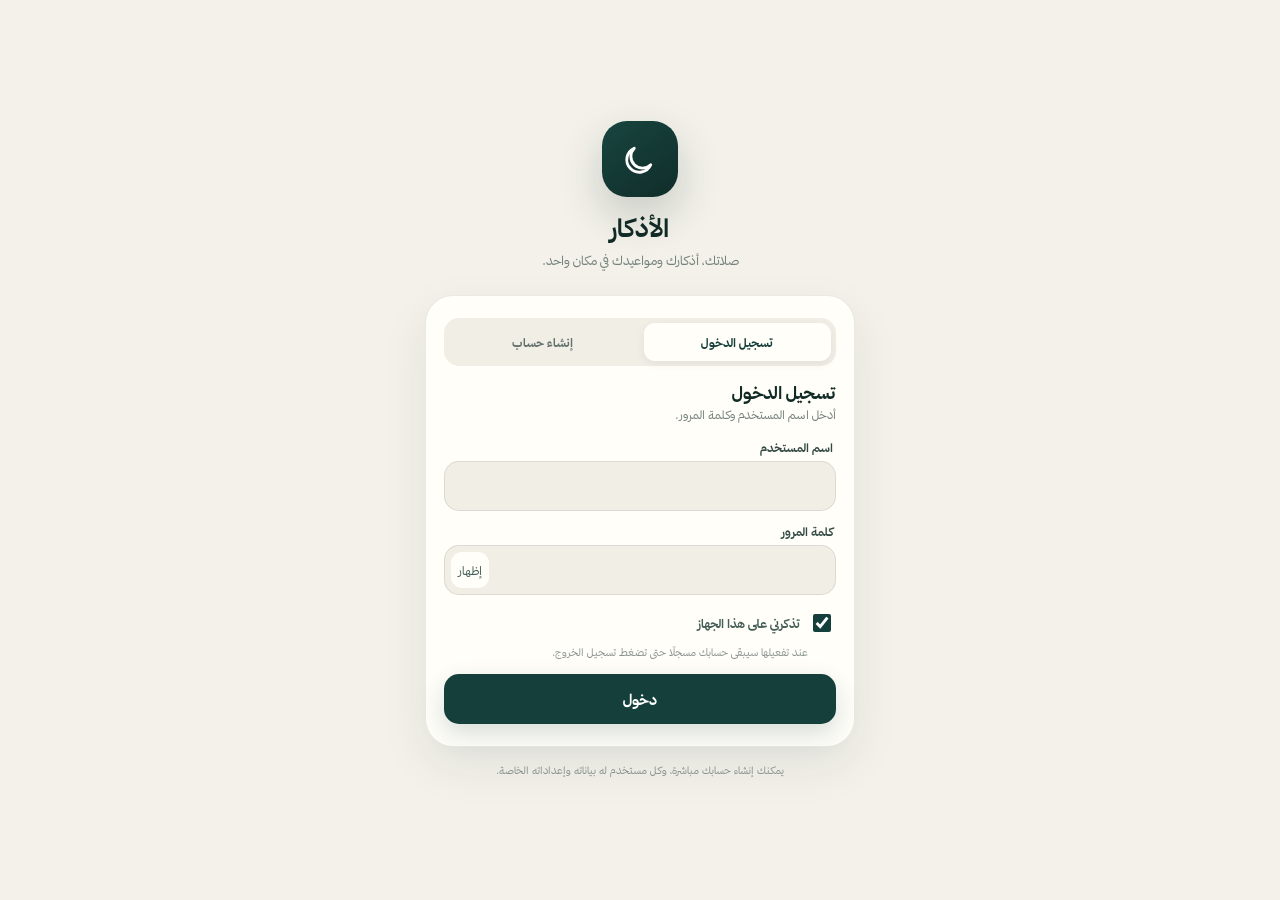
==== account.html @ 15c23c99 "Add files via upload" ====
<!doctype html>
<html lang="ar" dir="rtl">
<head>
<meta charset="utf-8">
<meta name="viewport" content="width=device-width,initial-scale=1,maximum-scale=1,user-scalable=no,viewport-fit=cover">
<meta name="theme-color" content="#153f3a">
<title>الحساب</title>
<link rel="stylesheet" href="app.css">
<script src="auth.js"></script>
<script>window.__authReady=AthkarAuth.require();</script>
<style>
.account-hero{background:linear-gradient(145deg,#18453f,#102d2a);color:#fff;border-radius:28px;padding:22px;margin-top:8px;position:relative;overflow:hidden}
.account-avatar{width:62px;height:62px;border-radius:20px;background:rgba(255,255,255,.12);display:grid;place-items:center;font-size:1.5rem;font-weight:900;border:1px solid rgba(255,255,255,.15)}
.account-name{font-size:1.35rem;font-weight:900;margin-top:12px}.account-user{font-size:.75rem;opacity:.7;margin-top:3px;direction:ltr;text-align:right}
.account-grid{display:grid;gap:11px}.account-row{display:flex;align-items:center;justify-content:space-between;gap:12px}.account-row strong{font-size:.86rem}.account-row span{font-size:.72rem;color:var(--muted)}
.code-box{margin-top:12px;background:#f2ecdf;border:1px dashed rgba(155,113,51,.28);border-radius:17px;padding:14px;text-align:center}
.code-value{direction:ltr;font-weight:950;font-size:1.15rem;letter-spacing:1.2px;color:#805c29;margin:3px 0 10px;user-select:all}
.account-actions{display:grid;grid-template-columns:1fr 1fr;gap:8px}.copy-ok{display:none;color:#2b7568;font-size:.7rem;font-weight:850;margin-top:8px}.copy-ok.show{display:block}
.telegram-status{display:inline-flex;align-items:center;gap:6px;padding:6px 9px;border-radius:11px;font-size:.68rem;font-weight:850;background:#e6eee9;color:#2a665c}.telegram-status.off{background:#eee9df;color:#6e746f}
.logout-btn{width:100%;margin-top:8px;border:1px solid rgba(155,64,63,.16);background:#fff6f5;color:#98413f;border-radius:14px;padding:12px;font:inherit;font-weight:900}
.top-back{text-decoration:none;display:grid;place-items:center}

.bot-settings-card{display:grid;gap:14px}
.bot-title-row{display:flex;align-items:flex-start;justify-content:space-between;gap:12px}
.bot-title-row h2{margin:0;font-size:1rem;color:#17312b}
.bot-title-row p{margin:5px 0 0;font-size:.69rem;color:var(--muted);line-height:1.7}
.bot-group{border:1px solid rgba(18,42,37,.08);background:#fbfaf5;border-radius:20px;padding:14px}
.bot-group-head{display:flex;align-items:center;justify-content:space-between;gap:12px;margin-bottom:10px}
.bot-group-name{font-size:.86rem;font-weight:900;color:#1c3d36}
.bot-group-sub{font-size:.66rem;color:var(--muted);margin-top:3px;line-height:1.6}
.setting-row{display:flex;align-items:center;justify-content:space-between;gap:12px;padding:10px 0;border-top:1px solid rgba(18,42,37,.06)}
.setting-row:first-of-type{border-top:0}
.setting-text strong{display:block;font-size:.76rem;color:#314a44}.setting-text small{display:block;font-size:.63rem;color:var(--muted);margin-top:3px;line-height:1.5}
.switch{position:relative;width:46px;height:27px;flex:0 0 auto}
.switch input{position:absolute;opacity:0;pointer-events:none}
.switch span{position:absolute;inset:0;border-radius:999px;background:#d7d8d3;transition:.2s}
.switch span:after{content:"";position:absolute;width:21px;height:21px;right:3px;top:3px;border-radius:50%;background:#fff;box-shadow:0 2px 7px rgba(0,0,0,.14);transition:.2s}
.switch input:checked+span{background:#2a6259}.switch input:checked+span:after{transform:translateX(-19px)}
.bot-select,.bot-time{height:38px;border:1px solid rgba(18,42,37,.10);border-radius:12px;background:#f2efe7;color:#17312b;padding:0 10px;font:inherit;font-size:.72rem;outline:none;min-width:108px}
.bot-time{direction:ltr;text-align:center}
.inline-control{display:flex;align-items:center;gap:7px;flex-wrap:wrap;justify-content:flex-end}
.mode-tabs{display:grid;grid-template-columns:1fr 1fr;gap:6px;margin-top:10px}
.mode-btn{border:1px solid rgba(18,42,37,.09);background:#f2efe7;color:#53645f;border-radius:12px;padding:9px 8px;font:inherit;font-size:.68rem;font-weight:800}
.mode-btn.active{background:#234f48;color:#fff;border-color:#234f48}.mode-btn:disabled{opacity:.45;cursor:not-allowed}
.fixed-time-wrap{display:none;margin-top:9px;padding-top:9px;border-top:1px solid rgba(18,42,37,.06);align-items:center;justify-content:space-between;gap:10px}
.fixed-time-wrap.show{display:flex}
.bot-save-state{font-size:.66rem;color:#69817b;min-height:18px;text-align:center}
.bot-save-state.ok{color:#2b7568}.bot-save-state.err{color:#a04a48}
@media(max-width:390px){.setting-row{align-items:flex-start}.inline-control{max-width:145px}.bot-select{min-width:100px}}

.danger-card{border:1px solid rgba(153,56,52,.12)!important;background:#fff9f8!important}
.danger-title{font-size:.88rem;font-weight:900;color:#993f3c;margin-bottom:5px}
.danger-sub{font-size:.67rem;color:#8b7774;line-height:1.7;margin-bottom:11px}
.delete-account-btn{width:100%;border:1px solid rgba(155,64,63,.20);background:#fff0ee;color:#9a3d39;border-radius:14px;padding:12px;font:inherit;font-weight:900}
.delete-modal-backdrop{position:fixed;inset:0;background:rgba(10,25,22,.44);display:none;align-items:flex-end;justify-content:center;padding:14px;z-index:999}
.delete-modal-backdrop.show{display:flex}
.delete-modal{width:min(100%,430px);background:#fffef9;border-radius:26px;padding:18px;box-shadow:0 24px 70px rgba(0,0,0,.25)}
.delete-modal h3{margin:0;color:#8f3936;font-size:1.02rem}.delete-modal p{font-size:.69rem;color:#6f7b77;line-height:1.7;margin:7px 0 14px}
.delete-modal label{display:block;font-size:.69rem;font-weight:850;margin:9px 2px 6px;color:#445853}
.delete-modal input{width:100%;height:47px;border:1px solid rgba(18,42,37,.11);border-radius:13px;background:#f2efe7;padding:0 12px;font:inherit;font-size:16px;outline:none}
.delete-actions{display:grid;grid-template-columns:1fr 1fr;gap:8px;margin-top:13px}
.delete-confirm{border:0;border-radius:13px;background:#a3413e;color:#fff;font:inherit;font-weight:900;padding:12px}
.delete-cancel{border:1px solid rgba(18,42,37,.09);border-radius:13px;background:#f3f0e8;color:#455b55;font:inherit;font-weight:900;padding:12px}
.delete-error{display:none;margin-top:10px;padding:9px;border-radius:11px;background:#f8e6e4;color:#923e3c;font-size:.68rem}.delete-error.show{display:block}
</style>
</head>
<body>
<main class="app">
<header class="topbar"><div><div class="eyebrow">إعدادات الحساب</div><h1>حسابي</h1></div><a class="top-action top-back" href="time.html">←</a></header>
<div class="content">
<section class="account-hero">
  <div class="account-avatar" id="avatar">—</div>
  <div class="account-name" id="displayName">—</div>
  <div class="account-user" id="username">—</div>
</section>
<section class="section">
  <div class="card account-grid">
    <div class="account-row"><div><strong>ربط Telegram</strong><br><span>أرسل رمزك إلى @AAthkarBot</span></div><div id="tgStatus" class="telegram-status off">غير مربوط</div></div>
    <div class="code-box">
      <div class="eyebrow">رمزك الثابت</div>
      <div class="code-value" id="telegramCode">—</div>
      <div class="account-actions">
        <button class="btn primary" id="copyCode">نسخ الرمز</button>
        <a class="btn" style="text-decoration:none;text-align:center" href="https://t.me/AAthkarBot" target="_blank" rel="noopener">فتح البوت</a>
      </div>
      <div class="copy-ok" id="copyOk">تم نسخ الرمز ✓</div>
    </div>
  </div>
</section>

<section class="section">
  <div class="card bot-settings-card">
    <div class="bot-title-row">
      <div>
        <h2>إعدادات البوت</h2>
        <p>كل الخيارات هنا خاصة بحسابك فقط، ويمكن تغييرها في أي وقت.</p>
      </div>
      <span>🤖</span>
    </div>

    <div class="bot-group">
      <div class="bot-group-head">
        <div>
          <div class="bot-group-name">🕌 تنبيهات الصلاة</div>
          <div class="bot-group-sub">تحكم في الأذان والإقامة والتنبيه المسبق.</div>
        </div>
      </div>

      <div class="setting-row">
        <div class="setting-text"><strong>وقت الأذان</strong><small>إشعار عند دخول وقت الأذان.</small></div>
        <label class="switch"><input id="bsAdhan" type="checkbox"><span></span></label>
      </div>

      <div class="setting-row">
        <div class="setting-text"><strong>قبل الأذان</strong><small>تنبيه اختياري قبل الأذان.</small></div>
        <div class="inline-control">
          <select id="bsBeforeAdhanMin" class="bot-select"><option value="5">5 دقائق</option><option value="10">10 دقائق</option><option value="15">15 دقيقة</option></select>
          <label class="switch"><input id="bsBeforeAdhan" type="checkbox"><span></span></label>
        </div>
      </div>

      <div class="setting-row">
        <div class="setting-text"><strong>وقت الإقامة</strong><small>حسب المدة المحددة لكل صلاة.</small></div>
        <label class="switch"><input id="bsIqamah" type="checkbox"><span></span></label>
      </div>

      <div class="setting-row">
        <div class="setting-text"><strong>قبل الإقامة</strong><small>تنبيه اختياري قبل الإقامة.</small></div>
        <div class="inline-control">
          <select id="bsBeforeIqamahMin" class="bot-select"><option value="5">5 دقائق</option><option value="10">10 دقائق</option><option value="15">15 دقيقة</option></select>
          <label class="switch"><input id="bsBeforeIqamah" type="checkbox"><span></span></label>
        </div>
      </div>
    </div>

    <div class="bot-group">
      <div class="bot-group-head">
        <div>
          <div class="bot-group-name">📅 المواعيد الشخصية</div>
          <div class="bot-group-sub">تذكير قبل المواعيد الموجودة في تقويمك.</div>
        </div>
        <label class="switch"><input id="bsAppointments" type="checkbox"><span></span></label>
      </div>
      <div class="setting-row">
        <div class="setting-text"><strong>التذكير قبل الموعد</strong><small>وقت واحد افتراضي لكل مواعيدك.</small></div>
        <select id="bsAppointmentBefore" class="bot-select">
          <option value="10">10 دقائق</option>
          <option value="30">30 دقيقة</option>
          <option value="60">ساعة</option>
          <option value="180">3 ساعات</option>
          <option value="1440">يوم</option>
        </select>
      </div>
    </div>

    <div class="bot-group">
      <div class="bot-group-head">
        <div>
          <div class="bot-group-name">☀️ أذكار الصباح</div>
          <div class="bot-group-sub">الافتراضي: بعد إقامة الفجر بـ15 دقيقة.</div>
        </div>
        <label class="switch"><input id="bsMorning" type="checkbox"><span></span></label>
      </div>
      <div class="mode-tabs">
        <button type="button" class="mode-btn" id="morningAuto" disabled>بعد إقامة الفجر +15د</button>
        <button type="button" class="mode-btn" id="morningFixed" disabled>وقت محدد</button>
      </div>
      <div class="fixed-time-wrap" id="morningTimeWrap"><span class="setting-text"><strong>وقت التنبيه</strong></span><input id="bsMorningTime" class="bot-time" type="time"></div>
    </div>

    <div class="bot-group">
      <div class="bot-group-head">
        <div>
          <div class="bot-group-name">🌙 أذكار المساء</div>
          <div class="bot-group-sub">الافتراضي: بعد إقامة العصر بـ15 دقيقة.</div>
        </div>
        <label class="switch"><input id="bsEvening" type="checkbox"><span></span></label>
      </div>
      <div class="mode-tabs">
        <button type="button" class="mode-btn" id="eveningAuto" disabled>بعد إقامة العصر +15د</button>
        <button type="button" class="mode-btn" id="eveningFixed" disabled>وقت محدد</button>
      </div>
      <div class="fixed-time-wrap" id="eveningTimeWrap"><span class="setting-text"><strong>وقت التنبيه</strong></span><input id="bsEveningTime" class="bot-time" type="time"></div>
    </div>

    <div id="botSaveState" class="bot-save-state"></div>
  </div>
</section>

<section class="section">
  <div class="card">
    <div class="account-row"><div><strong>الجلسة</strong><br><span>تظل محفوظة على الجهاز حتى تسجيل الخروج.</span></div></div>
    <button class="logout-btn" id="logoutBtn">تسجيل الخروج</button>
  </div>
</section>
<section class="section">
  <div class="card danger-card">
    <div class="danger-title">حذف الحساب</div>
    <div class="danger-sub">سيتم حذف حسابك وبياناتك المرتبطة به نهائيًا، بما فيها المواعيد والإعدادات وربط Telegram.</div>
    <button class="delete-account-btn" id="deleteAccountBtn" type="button">حذف الحساب نهائيًا</button>
  </div>
</section>
</div>
</main>

<div class="delete-modal-backdrop" id="deleteModal">
  <div class="delete-modal">
    <h3>تأكيد حذف الحساب</h3>
    <p>هذا الإجراء نهائي. اكتب كلمة المرور ثم اكتب عبارة <strong>حذف حسابي</strong>.</p>
    <label for="deletePassword">كلمة المرور</label>
    <input id="deletePassword" type="password" autocomplete="current-password">
    <label for="deleteConfirmText">اكتب: حذف حسابي</label>
    <input id="deleteConfirmText" autocomplete="off">
    <div id="deleteError" class="delete-error"></div>
    <div class="delete-actions">
      <button id="confirmDeleteBtn" class="delete-confirm" type="button">حذف نهائي</button>
      <button id="cancelDeleteBtn" class="delete-cancel" type="button">إلغاء</button>
    </div>
  </div>
</div>

<div id="nav"></div>
<script src="app-core.js"></script>
<script>
document.getElementById('nav').innerHTML=nav('home');
(async()=>{
  const user=await window.__authReady;if(!user)return;
  displayName.textContent=user.display_name||user.username;
  username.textContent='@'+user.username;
  telegramCode.textContent=user.telegram_code||'—';
  avatar.textContent=(user.display_name||user.username||'?').trim().charAt(0);
  tgStatus.textContent=user.telegram_linked?'مربوط ✓':'غير مربوط';
  tgStatus.classList.toggle('off',!user.telegram_linked);
})();
copyCode.onclick=async()=>{
  const code=telegramCode.textContent.trim();if(!code||code==='—')return;
  try{await navigator.clipboard.writeText(code)}catch{
    const t=document.createElement('textarea');t.value=code;document.body.appendChild(t);t.select();document.execCommand('copy');t.remove();
  }
  copyOk.classList.add('show');setTimeout(()=>copyOk.classList.remove('show'),1600);
};

let BOT_SETTINGS=null;
let botSaveTimer=null;
let botSaving=false;

function setMode(kind,mode,save=true){
  BOT_SETTINGS.athkar[kind].mode=mode;
  const isMorning=kind==='morning';
  const auto=document.getElementById(isMorning?'morningAuto':'eveningAuto');
  const fixed=document.getElementById(isMorning?'morningFixed':'eveningFixed');
  const wrap=document.getElementById(isMorning?'morningTimeWrap':'eveningTimeWrap');
  auto.classList.toggle('active',mode==='after_iqamah');
  fixed.classList.toggle('active',mode==='fixed');
  wrap.classList.toggle('show',mode==='fixed');
  if(save)scheduleBotSave();
}

function collectBotSettings(){
  return {
    prayer:{
      adhan:bsAdhan.checked,
      iqamah:bsIqamah.checked,
      before_adhan:{enabled:bsBeforeAdhan.checked,minutes:+bsBeforeAdhanMin.value},
      before_iqamah:{enabled:bsBeforeIqamah.checked,minutes:+bsBeforeIqamahMin.value}
    },
    appointments:{
      enabled:bsAppointments.checked,
      before_minutes:+bsAppointmentBefore.value
    },
    athkar:{
      morning:{
        enabled:bsMorning.checked,
        mode:BOT_SETTINGS.athkar.morning.mode,
        offset_minutes:15,
        time:bsMorningTime.value||'06:00'
      },
      evening:{
        enabled:bsEvening.checked,
        mode:BOT_SETTINGS.athkar.evening.mode,
        offset_minutes:15,
        time:bsEveningTime.value||'17:00'
      }
    }
  };
}

function paintBotSettings(x){
  BOT_SETTINGS=x;
  bsAdhan.checked=x.prayer.adhan;
  bsIqamah.checked=x.prayer.iqamah;
  bsBeforeAdhan.checked=x.prayer.before_adhan.enabled;
  bsBeforeAdhanMin.value=String(x.prayer.before_adhan.minutes);
  bsBeforeIqamah.checked=x.prayer.before_iqamah.enabled;
  bsBeforeIqamahMin.value=String(x.prayer.before_iqamah.minutes);
  bsAppointments.checked=x.appointments.enabled;
  bsAppointmentBefore.value=String(x.appointments.before_minutes);
  bsMorning.checked=x.athkar.morning.enabled;
  bsMorningTime.value=x.athkar.morning.time||'06:00';
  bsEvening.checked=x.athkar.evening.enabled;
  bsEveningTime.value=x.athkar.evening.time||'17:00';
  setMode('morning',x.athkar.morning.mode,false);
  setMode('evening',x.athkar.evening.mode,false);
}

async function loadBotSettings(){
  botSaveState.textContent='جاري تحميل إعدادات البوت...';

  const vr=await AthkarAuth.fetch('/api/version');
  const vj=await vr.json().catch(()=>({}));
  if(!vr.ok||!vj.ok||vj.bot_settings!==true){
    throw new Error('نسخة الـWorker قديمة — ارفع Worker v11 أولًا ثم أعد فتح الصفحة');
  }

  const r=await AthkarAuth.fetch('/api/bot-settings');
  const j=await r.json().catch(()=>({}));
  if(!r.ok||!j.ok)throw new Error(j.error||'تعذر تحميل إعدادات البوت');

  paintBotSettings(j.settings);
  [morningAuto,morningFixed,eveningAuto,eveningFixed].forEach(b=>b.disabled=false);
  botSaveState.textContent='';
}

function scheduleBotSave(){
  if(!BOT_SETTINGS)return;
  clearTimeout(botSaveTimer);
  botSaveState.className='bot-save-state';
  botSaveState.textContent='سيتم الحفظ...';
  botSaveTimer=setTimeout(saveBotSettings,350);
}

async function saveBotSettings(){
  if(botSaving)return;
  botSaving=true;
  BOT_SETTINGS=collectBotSettings();
  botSaveState.className='bot-save-state';
  botSaveState.textContent='جاري الحفظ...';
  try{
    const r=await AthkarAuth.fetch('/api/bot-settings',{
      method:'POST',
      body:JSON.stringify(BOT_SETTINGS)
    });
    const j=await r.json();
    if(!r.ok||!j.ok)throw new Error(j.error||'تعذر حفظ الإعدادات');
    BOT_SETTINGS=j.settings;
    botSaveState.className='bot-save-state ok';
    botSaveState.textContent='تم الحفظ ✓';
    setTimeout(()=>{if(!botSaving)botSaveState.textContent=''},1300);
  }catch(e){
    botSaveState.className='bot-save-state err';
    botSaveState.textContent=e.message||'تعذر الحفظ';
  }finally{
    botSaving=false;
  }
}

[
  bsAdhan,bsIqamah,bsBeforeAdhan,bsBeforeAdhanMin,
  bsBeforeIqamah,bsBeforeIqamahMin,bsAppointments,
  bsAppointmentBefore,bsMorning,bsMorningTime,
  bsEvening,bsEveningTime
].forEach(el=>el.addEventListener('change',scheduleBotSave));

morningAuto.onclick=()=>setMode('morning','after_iqamah');
morningFixed.onclick=()=>setMode('morning','fixed');
eveningAuto.onclick=()=>setMode('evening','after_iqamah');
eveningFixed.onclick=()=>setMode('evening','fixed');

window.__authReady.then(()=>loadBotSettings()).catch(e=>{
  botSaveState.className='bot-save-state err';
  botSaveState.textContent=e.message||'تعذر تحميل إعدادات البوت';
});


deleteAccountBtn.onclick=()=>{
  deletePassword.value='';
  deleteConfirmText.value='';
  deleteError.classList.remove('show');
  deleteModal.classList.add('show');
};
cancelDeleteBtn.onclick=()=>deleteModal.classList.remove('show');
deleteModal.addEventListener('click',e=>{
  if(e.target===deleteModal)deleteModal.classList.remove('show');
});
confirmDeleteBtn.onclick=async()=>{
  deleteError.classList.remove('show');
  if(deleteConfirmText.value.trim()!=='حذف حسابي'){
    deleteError.textContent='اكتب "حذف حسابي" كما هي للتأكيد';
    deleteError.classList.add('show'); return;
  }
  if(!deletePassword.value){
    deleteError.textContent='اكتب كلمة المرور';
    deleteError.classList.add('show'); return;
  }
  confirmDeleteBtn.disabled=true;
  confirmDeleteBtn.textContent='جاري الحذف...';
  try{
    const r=await AthkarAuth.fetch('/api/delete-account',{
      method:'POST',
      body:JSON.stringify({
        password:deletePassword.value,
        confirm_text:deleteConfirmText.value.trim()
      })
    });
    const j=await r.json().catch(()=>({}));
    if(!r.ok||!j.ok)throw new Error(j.error||'تعذر حذف الحساب');
    AthkarAuth.clear();
    location.replace('login.html');
  }catch(e){
    deleteError.textContent=e.message||'تعذر حذف الحساب';
    deleteError.classList.add('show');
    confirmDeleteBtn.disabled=false;
    confirmDeleteBtn.textContent='حذف نهائي';
  }
};

logoutBtn.onclick=async()=>{logoutBtn.disabled=true;logoutBtn.textContent='جاري تسجيل الخروج...';await AthkarAuth.logout()};
</script>
</body>
</html>
---- app.css ----
@import url('https://fonts.googleapis.com/css2?family=Tajawal:wght@400;500;700;800;900&display=swap');
:root{--bg:#f3f1ea;--surface:#fffef9;--surface2:#ece9df;--ink:#122a25;--muted:#73807b;--brand:#153f3a;--brand2:#255d56;--gold:#c8a064;--line:rgba(18,42,37,.09);--danger:#9b403f;--shadow:0 16px 45px rgba(18,42,37,.08);--radius:26px}
*{box-sizing:border-box}html{background:var(--bg)}body{margin:0;background:var(--bg);color:var(--ink);font-family:'Thmanyah Sans',Tajawal,system-ui,-apple-system,sans-serif;direction:rtl;padding-bottom:92px}.app{max-width:520px;margin:auto;min-height:100vh}.topbar{position:sticky;top:0;z-index:30;padding:calc(14px + env(safe-area-inset-top,0px)) 18px 12px;background:rgba(243,241,234,.9);backdrop-filter:blur(20px);-webkit-backdrop-filter:blur(20px);display:flex;justify-content:space-between;align-items:center}.eyebrow{font-size:.76rem;color:var(--muted);font-weight:700}.topbar h1{font-size:1.22rem;margin:2px 0 0;font-weight:900;letter-spacing:-.3px}.top-action,.icon-btn{border:1px solid var(--line);background:var(--surface);color:var(--ink);border-radius:14px;min-width:42px;height:42px;font:inherit;font-size:1rem}.content{padding:4px 14px 24px}.section{margin:18px 0}.section-head{display:flex;justify-content:space-between;align-items:end;margin:0 3px 9px}.section-head h2{margin:0;font-size:1rem;font-weight:900}.section-head a,.link-btn{font:inherit;color:var(--brand2);font-weight:800;font-size:.78rem;text-decoration:none;border:0;background:none}.card{background:var(--surface);border:1px solid var(--line);border-radius:var(--radius);padding:17px;box-shadow:none}.date-strip{padding:6px 3px 3px}.date-main{font-size:1.48rem;font-weight:900;letter-spacing:-.4px}.date-sub{font-size:.8rem;color:var(--muted);margin-top:3px}.hero{position:relative;overflow:hidden;background:linear-gradient(145deg,#18453f,#102d2a 72%);border:0;color:#fff;padding:22px;border-radius:30px;box-shadow:0 18px 46px rgba(16,45,42,.18)}.hero:after{content:"";position:absolute;width:180px;height:180px;border:1px solid rgba(232,216,183,.16);border-radius:50%;top:-95px;left:-55px;box-shadow:0 0 0 34px rgba(232,216,183,.025),0 0 0 68px rgba(232,216,183,.018)}.hero>*{position:relative;z-index:1}.hero-kicker{color:#e9d7b6;font-size:.76rem;font-weight:800}.hero-name{font-size:2rem;font-weight:900;margin:7px 0 1px}.hero-time{font-size:1rem;opacity:.85}.hero-count-label{font-size:.76rem;opacity:.72;margin-top:18px}.hero-count{direction:ltr;text-align:right;font-variant-numeric:tabular-nums;font-size:2rem;font-weight:900;letter-spacing:1px;margin-top:2px}.hero-foot{display:flex;justify-content:space-between;align-items:center;margin-top:14px;padding-top:12px;border-top:1px solid rgba(255,255,255,.11);font-size:.75rem;color:#d9e1dd}.city-row{display:flex;align-items:center;justify-content:space-between;gap:12px}.city-row select{min-width:145px;border:1px solid var(--line);background:var(--surface2);color:var(--ink);border-radius:13px;padding:10px 12px;font:inherit;font-weight:800}.notice{border-radius:18px;padding:13px 14px;font-size:.79rem;background:#efe7d8;color:#6e5836;border:1px solid rgba(110,88,54,.08)}.notice.error{background:#f6e7e5;color:#8d3d3c}.upcoming-list{display:grid;gap:9px}.event-row{display:grid;grid-template-columns:48px 1fr auto;align-items:center;gap:11px;background:var(--surface);border:1px solid var(--line);border-radius:19px;padding:11px 12px}.event-emoji{width:48px;height:48px;border-radius:15px;background:var(--surface2);display:flex;align-items:center;justify-content:center;font-size:1.42rem}.event-title{font-size:.88rem;font-weight:900}.event-meta{font-size:.72rem;color:var(--muted);margin-top:2px}.event-count{direction:ltr;text-align:left;font-variant-numeric:tabular-nums;font-size:.75rem;font-weight:900;color:var(--brand2);max-width:118px}.empty{padding:25px 12px;text-align:center;color:var(--muted);font-size:.82rem}.finance-grid{display:grid;grid-template-columns:1fr 1fr;gap:10px}.finance{border-radius:22px;padding:15px;background:var(--surface);border:1px solid var(--line)}.finance.gold{background:linear-gradient(145deg,#efe2c9,#faf5eb)}.finance-title{font-size:.76rem;color:var(--muted);font-weight:700}.finance-count{font-weight:900;font-size:1.05rem;margin:7px 0 3px}.finance-date{font-size:.7rem;color:var(--muted);line-height:1.55}.bottom-nav{position:fixed;bottom:0;left:50%;transform:translateX(-50%);z-index:50;width:min(100%,520px);display:grid;grid-template-columns:repeat(5,1fr);padding:7px 8px calc(8px + env(safe-area-inset-bottom,0px));background:rgba(255,254,249,.95);backdrop-filter:blur(22px);-webkit-backdrop-filter:blur(22px);border-top:1px solid var(--line);box-shadow:0 -10px 32px rgba(18,42,37,.05)}.bottom-nav a{color:var(--muted);text-decoration:none;text-align:center;font-size:.62rem;font-weight:700;padding:4px 1px;border-radius:14px}.nav-icon{width:42px;height:29px;margin:0 auto 2px;border-radius:10px;display:flex;align-items:center;justify-content:center;font-size:1.12rem}.bottom-nav a.active{color:var(--ink);font-weight:900}.bottom-nav a.active .nav-icon{background:var(--brand);color:#fff}.prayer-list{display:grid;gap:8px}.prayer-row{display:grid;grid-template-columns:1fr auto auto;gap:12px;align-items:center;padding:13px 10px;border-bottom:1px solid var(--line)}.prayer-row:last-child{border:0}.prayer-row.active{background:#f0eadf;border-radius:16px;border:0}.prayer-name{font-weight:900}.prayer-time{direction:ltr;font-weight:900;font-variant-numeric:tabular-nums}.iqamah{font-size:.7rem;color:var(--muted);min-width:82px;text-align:left}.iqamah-grid{display:grid;grid-template-columns:1fr 1fr;gap:9px}.iq-item{background:var(--surface2);border-radius:17px;padding:11px}.iq-item label{display:flex;justify-content:space-between;align-items:center;font-size:.78rem;font-weight:800}.iq-item input{width:62px;border:1px solid var(--line);background:var(--surface);padding:8px;border-radius:11px;text-align:center;font:inherit}.calendar-toolbar{display:flex;justify-content:space-between;align-items:center;gap:8px}.segmented{display:flex;background:var(--surface2);padding:3px;border-radius:13px}.segmented button{border:0;background:transparent;font:inherit;font-size:.75rem;padding:8px 11px;border-radius:10px;color:var(--muted)}.segmented button.active{background:var(--surface);color:var(--ink);font-weight:900;box-shadow:0 2px 8px rgba(18,42,37,.06)}.month-nav{display:flex;align-items:center;gap:8px}.month-title{font-weight:900;font-size:.9rem;min-width:112px;text-align:center}.calendar-week,.calendar-grid{display:grid;grid-template-columns:repeat(7,1fr);gap:5px}.calendar-week{margin:13px 0 6px;color:var(--muted);font-size:.62rem;text-align:center}.day{min-height:68px;border:0;background:transparent;border-radius:14px;padding:7px 3px;color:var(--ink);font:inherit;position:relative}.day.muted{opacity:.3}.day.today{background:var(--brand);color:#fff}.day.selected:not(.today){background:#e9dfcd}.day-main{font-size:.86rem;font-weight:900}.day-sub{font-size:.57rem;opacity:.58;margin-top:2px}.day-emoji{font-size:.92rem;height:17px;line-height:17px;margin-top:2px;white-space:nowrap;overflow:hidden}.fab{position:fixed;bottom:calc(90px + env(safe-area-inset-bottom,0px));left:max(18px,calc((100vw - 520px)/2 + 18px));z-index:35;border:0;background:var(--brand);color:#fff;width:56px;height:56px;border-radius:18px;font-size:1.65rem;box-shadow:0 12px 30px rgba(21,63,58,.24)}dialog.sheet{border:0;padding:0;width:min(100%,520px);max-height:88vh;margin:auto 0 0;position:fixed;bottom:0;left:50%;transform:translateX(-50%);background:var(--surface);color:var(--ink);border-radius:28px 28px 0 0}.sheet::backdrop{background:rgba(8,25,22,.42);backdrop-filter:blur(4px)}.sheet-body{padding:10px 17px calc(20px + env(safe-area-inset-bottom,0px))}.handle{width:42px;height:5px;border-radius:99px;background:#d4d0c5;margin:0 auto 14px}.form{display:grid;gap:11px}.form label{font-size:.74rem;font-weight:800}.form input,.form select,.form textarea{width:100%;border:1px solid var(--line);background:var(--surface2);color:var(--ink);border-radius:13px;padding:11px;font:inherit;margin-top:5px}.emoji-picks{display:grid;grid-template-columns:repeat(7,1fr);gap:6px;margin-top:6px}.emoji-picks button{border:1px solid var(--line);background:var(--surface2);border-radius:12px;font-size:1.25rem;padding:8px}.emoji-picks button.active{outline:2px solid var(--gold);background:#fff7ea}.form-actions{display:grid;grid-template-columns:1fr 2fr;gap:8px;margin-top:4px}.btn{border:1px solid var(--line);background:var(--surface2);color:var(--ink);border-radius:13px;padding:12px;font:inherit;font-weight:900}.btn.primary{background:var(--brand);color:#fff;border-color:var(--brand)}.selected-events{display:grid;gap:8px;margin-top:10px}.small-note{font-size:.7rem;color:var(--muted);line-height:1.6}.danger{color:var(--danger)}
@media(min-width:700px){body{padding-bottom:25px}.bottom-nav,.fab{display:none}.app{box-shadow:0 0 0 1px var(--line);background:var(--bg)}}

/* ===== V8 refinements ===== */
.refined-date{padding:10px 4px 4px}.refined-date .date-main{font-size:1.62rem;line-height:1.35;font-weight:900}.date-greg{font-size:.9rem;font-weight:700;color:var(--ink);margin-top:4px}.date-weekday{font-size:.72rem;color:var(--muted);margin-top:2px}.compact-city{padding:14px 15px}.city-copy{font-weight:900;margin-top:2px;font-size:.86rem}.hero-foot a{color:#f0dcb8;text-decoration:none;font-weight:800}.finance-stack{display:grid;gap:10px}.finance{padding:16px}.finance-top{display:flex;justify-content:space-between;align-items:flex-start;gap:10px}.finance-date{max-width:48%;text-align:left}.rich-count,.compact-cd{direction:rtl!important;display:flex;align-items:baseline;gap:9px;flex-wrap:nowrap;white-space:nowrap;max-width:none!important}.cd-unit{display:inline-flex;align-items:baseline;gap:3px}.cd-unit b{font-size:1.2rem;font-weight:900;color:var(--ink);font-variant-numeric:tabular-nums}.cd-unit small{font-size:.62rem;color:var(--muted);font-weight:700}.finance .cd-unit b{font-size:1.28rem}.event-count .cd-unit{gap:2px}.event-count .cd-unit b{font-size:.82rem;color:var(--brand2)}.event-count .cd-unit small{font-size:.5rem}.event-button,.month-event{width:100%;border:0;text-align:right;font:inherit;color:inherit;cursor:pointer}.event-button{grid-template-columns:48px 1fr auto}.calendar-card{overflow:hidden}.calendar-legend{display:flex;gap:10px;flex-wrap:wrap;margin-top:12px;padding-top:10px;border-top:1px solid var(--line);font-size:.64rem;color:var(--muted)}.month-events{display:grid;gap:8px}.month-event{display:grid;grid-template-columns:48px 1fr auto;align-items:center;gap:10px;background:var(--surface);border:1px solid var(--line);border-radius:18px;padding:11px 12px}.month-event.system{background:#f7f2e8}.month-event-copy{display:flex;flex-direction:column;gap:2px}.month-event-copy strong{font-size:.84rem}.month-event-copy span{font-size:.68rem;color:var(--muted)}.sheet-head{display:flex;justify-content:space-between;align-items:center;margin-bottom:12px}.sheet-head h2{margin:2px 0 0;font-size:1.08rem}.sheet-close{width:40px;height:40px;border:1px solid var(--line);border-radius:13px;background:var(--surface2);color:var(--ink);font-size:1.35rem}.form-two{display:grid;grid-template-columns:1fr 1fr;gap:9px}.danger-outline{color:var(--danger);background:#fff7f6;border-color:rgba(155,64,63,.18)}.danger-solid{background:var(--danger)!important;color:#fff!important;border-color:var(--danger)!important}dialog.confirm-dialog{border:0;padding:0;width:min(calc(100% - 32px),390px);background:transparent}dialog.confirm-dialog::backdrop{background:rgba(8,25,22,.42);backdrop-filter:blur(4px)}.confirm-body{background:var(--surface);border-radius:24px;padding:22px;text-align:center;box-shadow:var(--shadow)}.confirm-icon{width:56px;height:56px;border-radius:18px;background:#f8e8e6;display:grid;place-items:center;font-size:1.5rem;margin:0 auto 10px}.confirm-body h3{margin:0;font-size:1.05rem}.confirm-body p{font-size:.76rem;color:var(--muted);line-height:1.65}.confirm-actions{display:grid;grid-template-columns:1fr 1fr;gap:8px;margin-top:14px}
@media(max-width:600px){dialog.sheet{inset:auto 0 0 0!important;transform:none!important;margin:0!important;width:100%!important;max-width:520px!important;left:50%!important;translate:-50% 0;max-height:90dvh!important;overflow:auto!important}.sheet-body{padding-top:9px}.emoji-picks{grid-template-columns:repeat(7,1fr)}.finance-date{font-size:.66rem}.rich-count{gap:7px}.finance .cd-unit b{font-size:1.1rem}.finance .cd-unit small{font-size:.56rem}.event-count.rich-count{overflow:auto}.month-event .event-count{max-width:155px;overflow:hidden}.month-event .cd-unit:nth-child(4){display:none}}


/* ===== V9 polish ===== */
@font-face{font-family:'Thmanyah Sans';src:url('thmanyahsans-Regular(1).woff2') format('woff2');font-weight:400;font-display:swap}
@font-face{font-family:'Thmanyah Sans';src:url('thmanyahsans-Bold(1).woff2') format('woff2');font-weight:700 900;font-display:swap}
.calendar-toolbar{display:flex;flex-direction:column;align-items:stretch;gap:10px;margin-bottom:4px}
.month-nav{justify-content:center;gap:10px}
.month-title-wrap{text-align:center;min-width:170px}
.month-title{font-size:1.05rem;min-width:0;line-height:1.25}
.month-subtitle{font-size:.68rem;color:var(--muted);font-weight:700;margin-top:3px}
.month-nav .icon-btn{background:#e8e1d4;border-color:rgba(18,42,37,.08);color:var(--brand);font-weight:900;box-shadow:none}
.segmented{align-self:center}
.day{min-height:80px;overflow:visible;padding:7px 2px 5px}
.day-emoji{height:22px;line-height:22px;margin-top:3px;overflow:visible;display:flex;align-items:center;justify-content:center;gap:1px;white-space:nowrap}
.day-emoji span{display:inline-block;line-height:1;font-size:.95rem;transform:translateY(1px)}
.event-count,.month-event .event-count{direction:rtl!important;text-align:right!important;max-width:none!important;overflow:visible!important}
.event-count .countdown-line,.month-event .countdown-line{justify-content:flex-start}
.countdown-line{display:flex;align-items:baseline;gap:7px;direction:rtl;white-space:nowrap;flex-wrap:nowrap}
.countdown-line .cd-unit{display:inline-flex;align-items:baseline;gap:2px}
.countdown-line .cd-unit b{font-size:.82rem;color:var(--brand2);font-variant-numeric:tabular-nums}
.countdown-line .cd-unit small{font-size:.48rem;color:var(--muted)}
.expired-label{display:inline-flex;align-items:center;gap:5px;color:#a23e3c;font-size:.72rem;font-weight:900}
.expired-group{border:1px solid rgba(162,62,60,.14);border-radius:18px;background:#fff8f7;overflow:hidden;margin-top:10px}
.expired-group summary{cursor:pointer;list-style:none;padding:12px 14px;color:#9b403f;font-size:.78rem;font-weight:900;display:flex;justify-content:space-between;align-items:center}
.expired-group summary::-webkit-details-marker{display:none}
.expired-group[open] summary{border-bottom:1px solid rgba(162,62,60,.1)}
.expired-group .month-event{border:0;border-radius:0;border-bottom:1px solid rgba(162,62,60,.08);background:transparent}
.expired-group .month-event:last-child{border-bottom:0}
.month-event{grid-template-columns:46px minmax(0,1fr) auto}
.month-event-copy{min-width:0}.month-event-copy span{line-height:1.55}
@media(max-width:600px){
 dialog.sheet{left:0!important;right:0!important;bottom:0!important;top:auto!important;inset:auto 0 0 0!important;transform:none!important;translate:none!important;margin:0 auto!important;width:min(100vw,520px)!important;max-width:100vw!important;max-height:92dvh!important;border-radius:26px 26px 0 0!important;overflow:auto!important}
 .sheet-body{padding:9px 14px calc(20px + env(safe-area-inset-bottom,0px))!important}
 .emoji-picks{grid-template-columns:repeat(6,1fr)!important;gap:7px!important}.emoji-picks button{min-width:0;padding:9px 4px!important}
 .form-two{grid-template-columns:1fr!important}.form input,.form textarea{font-size:16px!important}
 .calendar-card{padding:15px 10px!important}.calendar-week,.calendar-grid{gap:3px}.day{min-height:76px}
 .countdown-line{gap:5px}.countdown-line .cd-unit b{font-size:.76rem}.countdown-line .cd-unit small{font-size:.45rem}
 .month-event{grid-template-columns:42px minmax(0,1fr)!important}.month-event>.event-count{grid-column:2;grid-row:2;margin-top:2px}.month-event .event-emoji{grid-row:1/3;width:42px;height:42px}
}


/* ===== V10 polish ===== */
.nav-icon svg{width:22px;height:22px;display:block;fill:none;stroke:currentColor;stroke-width:1.8;stroke-linecap:round;stroke-linejoin:round}
.bottom-nav a{display:flex;flex-direction:column;align-items:center;justify-content:center;min-height:53px}
.bottom-nav a.active .nav-icon{background:var(--brand);color:#fff}
.calendar-grid{overflow:visible}
.day{overflow:visible!important;padding-top:6px!important;padding-bottom:7px!important}
.day-emoji{height:25px!important;min-height:25px!important;line-height:25px!important;overflow:visible!important;margin-top:3px!important}
.day-emoji span{font-size:1rem!important;line-height:1!important;display:inline-flex!important;align-items:center!important;justify-content:center!important;transform:none!important}
.month-nav{justify-content:center!important;width:100%}
.month-nav .icon-btn{background:#ded3c1!important;color:#143c36!important;border:1px solid rgba(20,60,54,.12)!important;width:40px!important;height:40px!important;border-radius:13px!important}
.calendar-toolbar .segmented{align-self:center!important;margin-top:1px}
.month-title-wrap{min-width:190px!important;text-align:center!important}
.month-title{font-size:1.1rem!important;text-align:center!important}
.month-subtitle{text-align:center!important}
.relative-day{display:block;font-size:.68rem;color:var(--muted);font-weight:700;margin-top:3px}
.event-count,.month-event .event-count{direction:ltr!important;text-align:left!important}
.countdown-line{direction:ltr!important;display:flex!important;flex-direction:row!important;align-items:baseline!important;justify-content:flex-start!important;gap:6px!important;white-space:nowrap!important}
.cd-unit{direction:rtl!important}
.expired-group summary{position:sticky;top:0;background:#fff8f7;z-index:2}
.expired-group .month-event{opacity:.67;filter:saturate(.65)}
.expired-group .month-event .event-title,.expired-group strong{color:#8f3e3d!important}
dialog.sheet{width:calc(100% - 16px)!important;max-width:504px!important;left:50%!important;right:auto!important;bottom:max(8px,env(safe-area-inset-bottom,0px))!important;transform:translateX(-50%)!important;border-radius:26px!important;max-height:min(88dvh,760px)!important;margin:0!important}
.sheet-body{max-height:min(88dvh,760px);overflow-y:auto;overscroll-behavior:contain}
@media(max-width:420px){.emoji-picks{grid-template-columns:repeat(5,1fr)!important}.sheet-body{padding-left:14px!important;padding-right:14px!important}}

/* ===== V11 mobile stability ===== */
html,body{max-width:100%;overflow-x:hidden!important;overscroll-behavior-x:none}
*,*::before,*::after{box-sizing:border-box}
input,textarea,select,button{font-size:16px}
.nav-icon svg{width:23px;height:23px;stroke-width:1.75}
.bottom-nav .nav-icon{width:44px;height:30px}
.bottom-nav a{touch-action:manipulation}
/* selected day context */
.selected-day-head{align-items:flex-start!important}
.selected-day-title-wrap{display:flex;flex-direction:column;gap:7px}
.selected-day-context{display:inline-flex;align-items:center;gap:6px;width:max-content;max-width:100%;padding:7px 11px;border-radius:12px;background:#eee5d6;color:var(--brand2);font-size:.68rem;font-weight:900}
.selected-day-dates{font-size:.66rem;color:var(--muted);font-weight:650;line-height:1.6}
/* countdown: Arabic reading order — days, hours, minutes, seconds from the right */
.event-count,.month-event .event-count{direction:rtl!important;text-align:right!important}
.countdown-line{direction:rtl!important;display:flex!important;flex-direction:row!important;justify-content:flex-start!important;align-items:baseline!important;gap:6px!important;white-space:nowrap!important}
.countdown-line .cd-unit{direction:rtl!important;display:inline-flex!important;gap:2px!important;align-items:baseline!important}
/* appointment sheet */
dialog.sheet{overflow:hidden!important;overscroll-behavior:none!important;touch-action:pan-y!important;max-width:520px!important}
.sheet-body{width:100%!important;max-width:100%!important;overflow-x:hidden!important;overscroll-behavior:contain!important}
.sheet .handle{height:6px!important;width:48px!important;cursor:grab!important;touch-action:none!important}
.sheet-close{background:#fbe8e6!important;color:#a23e3b!important;border-color:#efc8c4!important;font-weight:900!important}
.form,.form label,.form-two{min-width:0!important;max-width:100%!important}
.form input,.form textarea,.form select{display:block!important;width:100%!important;max-width:100%!important;min-width:0!important;font-size:16px!important;line-height:1.3!important;-webkit-text-size-adjust:100%!important}
.form input[type="date"],.form input[type="time"]{min-height:52px!important;padding:11px 13px!important;text-align:center!important;direction:ltr!important}
.custom-emoji-row{display:grid;grid-template-columns:1fr auto;gap:8px;margin-top:8px;align-items:center}
.custom-emoji-row input{margin:0!important;text-align:center!important;font-size:1.15rem!important}
.custom-emoji-row button{min-height:46px;border:1px solid var(--line);border-radius:13px;background:var(--surface2);color:var(--ink);font:inherit;font-weight:800;padding:0 13px}
@media(max-width:600px){
 dialog.sheet{inset:auto auto max(8px,env(safe-area-inset-bottom,0px)) 50%!important;transform:translateX(-50%)!important;translate:none!important;width:calc(100% - 16px)!important;max-height:88dvh!important;border-radius:26px!important;margin:0!important}
 .sheet-body{max-height:88dvh!important;overflow-y:auto!important;padding:9px 14px calc(18px + env(safe-area-inset-bottom,0px))!important}
 .form-two{grid-template-columns:1fr!important;gap:10px!important}
 .emoji-picks{grid-template-columns:repeat(6,minmax(0,1fr))!important}
 .emoji-picks button{min-width:0!important;padding:8px 2px!important}
}

/* V13 */
button,a,[role="button"]{touch-action:manipulation;-webkit-tap-highlight-color:transparent}
dialog.sheet{width:min(calc(100% - 28px),460px)!important;max-width:460px!important;max-height:80dvh!important;bottom:max(14px,env(safe-area-inset-bottom,0px))!important;border-radius:24px!important}.sheet-body{max-height:80dvh!important;padding:9px 15px calc(16px + env(safe-area-inset-bottom,0px))!important}.sheet .handle{height:5px!important;width:42px!important;cursor:default!important;touch-action:auto!important}.sheet-head{margin-bottom:8px!important}.sheet-head h2{font-size:1rem!important}.emoji-picks{grid-template-columns:repeat(7,minmax(0,1fr))!important;gap:5px!important}.emoji-picks button{font-size:1.08rem!important;padding:6px 2px!important;border-radius:11px!important}.custom-emoji-row{display:block!important;margin-top:7px!important}.custom-emoji-row input{height:43px!important;text-align:center!important;margin:0!important}.form{gap:8px!important}.form label{font-size:.72rem!important}.form input,.form textarea{margin-top:4px!important;padding:9px 11px!important}.form input[type="date"],.form input[type="time"]{width:100%!important;min-width:0!important;max-width:100%!important;height:48px!important;min-height:48px!important;padding:0 10px!important;margin:4px 0 0!important;direction:ltr!important;text-align:center!important;overflow:hidden!important;-webkit-appearance:none!important;appearance:none!important}.form input[type="date"]::-webkit-date-and-time-value,.form input[type="time"]::-webkit-date-and-time-value{margin:0!important;text-align:center!important;width:100%!important}.form input[type="date"]::-webkit-datetime-edit,.form input[type="time"]::-webkit-datetime-edit{padding:0!important;display:flex!important;justify-content:center!important}.form-two{display:grid!important;grid-template-columns:1fr!important;gap:7px!important;min-width:0!important}.form-actions{margin-top:2px!important}@media(max-width:600px){dialog.sheet{inset:auto auto max(14px,env(safe-area-inset-bottom,0px)) 50%!important;transform:translateX(-50%)!important;width:calc(100% - 28px)!important;max-width:460px!important;max-height:80dvh!important;margin:0!important;overflow:hidden!important}.sheet-body{max-height:80dvh!important;overflow-y:auto!important;overflow-x:hidden!important}.emoji-picks{grid-template-columns:repeat(7,minmax(0,1fr))!important}}

/* V14 modal date/time */
.form input#date,.form input#time{box-sizing:border-box!important;width:100%!important;max-width:100%!important;height:46px!important;min-height:46px!important;direction:ltr!important;text-align:center!important;font-variant-numeric:tabular-nums!important;font-size:1rem!important;padding:0 12px!important;overflow:hidden!important}
.form-actions{display:flex!important;justify-content:center!important;align-items:center!important;gap:8px!important}.form-actions .btn.primary{min-width:180px!important;margin:0 auto!important}.form-actions .danger-outline:not([style*="display:none"]){margin:0!important}

/* ===== V15 finance editable + long-press drag ===== */
.finance-drag-emoji{position:relative;z-index:4;cursor:grab;touch-action:none!important;user-select:none;-webkit-user-select:none;transition:transform .18s ease,filter .18s ease}
.finance-dragging{user-select:none;-webkit-user-select:none;overflow:hidden}
.finance-dragging .finance-drag-emoji{filter:grayscale(.2);opacity:.7}
.finance-drag-ghost{position:fixed;z-index:99999;transform:translate(-50%,-65%) scale(1.18);width:48px;height:48px;border-radius:16px;background:#fffdf7;border:2px solid #c59a55;box-shadow:0 14px 36px rgba(16,37,31,.23);display:grid;place-items:center;font-size:1.55rem;pointer-events:none}
.day.drag-ready{outline:1px dashed rgba(197,154,85,.38);outline-offset:-3px}
.day.drag-target{background:#f0dfbf!important;outline:2px solid #c59a55!important;transform:scale(1.035);z-index:3}
.manual-badge{display:inline-flex;vertical-align:middle;margin-inline-start:5px;padding:2px 6px;border-radius:999px;background:#f0e3ca;color:#745a2f;font-size:.52rem;font-weight:900}
.finance-edit-dialog .confirm-body{max-width:390px}
.finance-edit-note{font-size:.76rem;line-height:1.7;color:var(--muted);margin:0 0 10px}
.finance-date-label{display:block;text-align:right;font-size:.74rem;font-weight:850;color:var(--ink);margin:8px 0}
.finance-date-label input{display:block;width:100%;height:48px;margin-top:6px;border:1px solid var(--line);border-radius:14px;background:var(--surface2);font:inherit;font-size:1rem;font-weight:800;text-align:center;color:var(--ink);box-sizing:border-box}
.finance-official{padding:9px 11px;border-radius:12px;background:#f7f3ea;color:var(--muted);font-size:.67rem;line-height:1.6;margin-bottom:11px}
.finance-actions{display:grid!important;grid-template-columns:1fr 1.2fr 1fr!important;gap:7px!important}
.finance-actions .btn{min-width:0!important;padding-inline:7px!important;font-size:.7rem!important}
@media(max-width:420px){.finance-actions{grid-template-columns:1fr 1fr!important}.finance-actions #financeSave{grid-column:1/-1}.finance-drag-ghost{width:44px;height:44px}}

/* ===== V16 touch + multi-event drag ===== */
button,a,[role="button"],.icon-btn,.segmented button,.event-button,.month-event{
  touch-action:manipulation!important;
  -webkit-tap-highlight-color:transparent!important;
}
.calendar-grid,.calendar-week,.day,.day *{
  -webkit-user-select:none!important;
  user-select:none!important;
  -webkit-touch-callout:none!important;
}
.day{position:relative!important;touch-action:manipulation!important}
.day-emoji span{
  display:inline-grid!important;place-items:center!important;
  min-width:22px!important;min-height:22px!important;line-height:1!important;
  border-radius:8px!important;touch-action:none!important;
  -webkit-user-select:none!important;user-select:none!important;-webkit-touch-callout:none!important;
  cursor:grab!important;
}
.day-emoji span.drag-source{opacity:.38!important;transform:scale(.88)!important}
.calendar-dragging,.calendar-dragging *{-webkit-user-select:none!important;user-select:none!important;-webkit-touch-callout:none!important}
.calendar-drag-ghost{
  position:fixed;z-index:999999;width:52px;height:52px;display:grid;place-items:center;
  border-radius:17px;background:#fffdf8;border:2px solid #c59a55;
  box-shadow:0 16px 42px rgba(16,37,31,.28);font-size:1.65rem;
  transform:translate(-50%,-70%);pointer-events:none
}
.day.drag-target{background:#efe0c2!important;outline:2px solid #c59a55!important;outline-offset:-2px;transform:scale(1.035)}
.drag-toast{
  position:fixed;z-index:999999;left:50%;bottom:calc(96px + env(safe-area-inset-bottom,0px));
  transform:translateX(-50%) translateY(14px);opacity:0;pointer-events:none;
  background:#102f2b;color:#fff;border-radius:14px;padding:10px 15px;font-size:.74rem;font-weight:850;
  box-shadow:0 12px 34px rgba(16,37,31,.2);transition:.2s ease;white-space:nowrap
}
.drag-toast.show{opacity:1;transform:translateX(-50%) translateY(0)}

/* ===== Authentication / Account ===== */
html.auth-pending body{visibility:hidden}
.top-actions{display:flex;align-items:center;gap:7px}
.profile-action{text-decoration:none;display:grid;place-items:center}
.profile-action svg{width:20px;height:20px;fill:none;stroke:currentColor;stroke-width:1.8;stroke-linecap:round;stroke-linejoin:round}
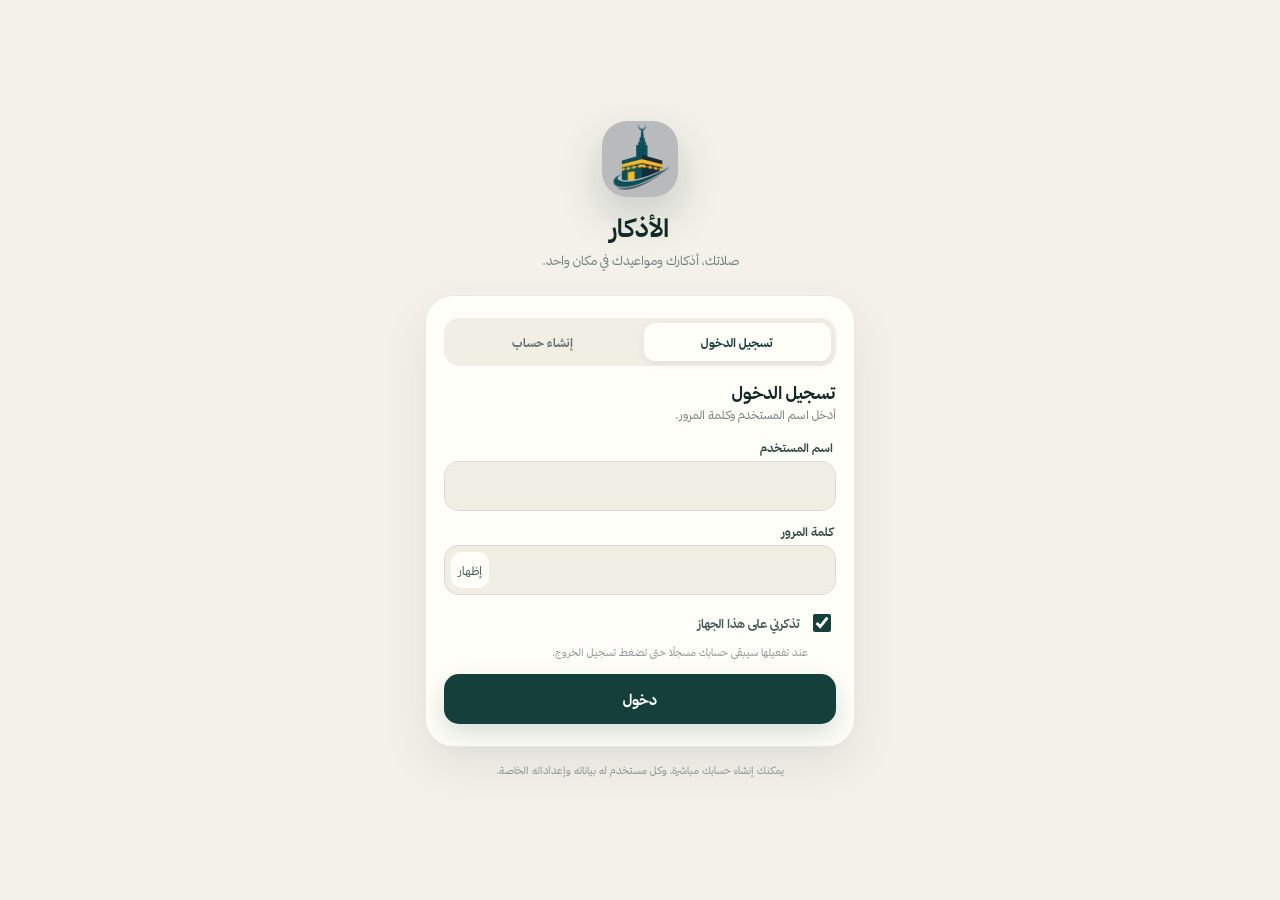
==== commit 9bea5c5b: "Add apple touch icon link to account.html" ====
--- a/account.html
+++ b/account.html
@@ -1,420 +1,1002 @@
 <!doctype html>
 <html lang="ar" dir="rtl">
-<head>
-<meta charset="utf-8">
-<meta name="viewport" content="width=device-width,initial-scale=1,maximum-scale=1,user-scalable=no,viewport-fit=cover">
-<meta name="theme-color" content="#153f3a">
-<title>الحساب</title>
-<link rel="stylesheet" href="app.css">
-<script src="auth.js"></script>
-<script>window.__authReady=AthkarAuth.require();</script>
-<style>
-.account-hero{background:linear-gradient(145deg,#18453f,#102d2a);color:#fff;border-radius:28px;padding:22px;margin-top:8px;position:relative;overflow:hidden}
-.account-avatar{width:62px;height:62px;border-radius:20px;background:rgba(255,255,255,.12);display:grid;place-items:center;font-size:1.5rem;font-weight:900;border:1px solid rgba(255,255,255,.15)}
-.account-name{font-size:1.35rem;font-weight:900;margin-top:12px}.account-user{font-size:.75rem;opacity:.7;margin-top:3px;direction:ltr;text-align:right}
-.account-grid{display:grid;gap:11px}.account-row{display:flex;align-items:center;justify-content:space-between;gap:12px}.account-row strong{font-size:.86rem}.account-row span{font-size:.72rem;color:var(--muted)}
-.code-box{margin-top:12px;background:#f2ecdf;border:1px dashed rgba(155,113,51,.28);border-radius:17px;padding:14px;text-align:center}
-.code-value{direction:ltr;font-weight:950;font-size:1.15rem;letter-spacing:1.2px;color:#805c29;margin:3px 0 10px;user-select:all}
-.account-actions{display:grid;grid-template-columns:1fr 1fr;gap:8px}.copy-ok{display:none;color:#2b7568;font-size:.7rem;font-weight:850;margin-top:8px}.copy-ok.show{display:block}
-.telegram-status{display:inline-flex;align-items:center;gap:6px;padding:6px 9px;border-radius:11px;font-size:.68rem;font-weight:850;background:#e6eee9;color:#2a665c}.telegram-status.off{background:#eee9df;color:#6e746f}
-.logout-btn{width:100%;margin-top:8px;border:1px solid rgba(155,64,63,.16);background:#fff6f5;color:#98413f;border-radius:14px;padding:12px;font:inherit;font-weight:900}
-.top-back{text-decoration:none;display:grid;place-items:center}
-
-.bot-settings-card{display:grid;gap:14px}
-.bot-title-row{display:flex;align-items:flex-start;justify-content:space-between;gap:12px}
-.bot-title-row h2{margin:0;font-size:1rem;color:#17312b}
-.bot-title-row p{margin:5px 0 0;font-size:.69rem;color:var(--muted);line-height:1.7}
-.bot-group{border:1px solid rgba(18,42,37,.08);background:#fbfaf5;border-radius:20px;padding:14px}
-.bot-group-head{display:flex;align-items:center;justify-content:space-between;gap:12px;margin-bottom:10px}
-.bot-group-name{font-size:.86rem;font-weight:900;color:#1c3d36}
-.bot-group-sub{font-size:.66rem;color:var(--muted);margin-top:3px;line-height:1.6}
-.setting-row{display:flex;align-items:center;justify-content:space-between;gap:12px;padding:10px 0;border-top:1px solid rgba(18,42,37,.06)}
-.setting-row:first-of-type{border-top:0}
-.setting-text strong{display:block;font-size:.76rem;color:#314a44}.setting-text small{display:block;font-size:.63rem;color:var(--muted);margin-top:3px;line-height:1.5}
-.switch{position:relative;width:46px;height:27px;flex:0 0 auto}
-.switch input{position:absolute;opacity:0;pointer-events:none}
-.switch span{position:absolute;inset:0;border-radius:999px;background:#d7d8d3;transition:.2s}
-.switch span:after{content:"";position:absolute;width:21px;height:21px;right:3px;top:3px;border-radius:50%;background:#fff;box-shadow:0 2px 7px rgba(0,0,0,.14);transition:.2s}
-.switch input:checked+span{background:#2a6259}.switch input:checked+span:after{transform:translateX(-19px)}
-.bot-select,.bot-time{height:38px;border:1px solid rgba(18,42,37,.10);border-radius:12px;background:#f2efe7;color:#17312b;padding:0 10px;font:inherit;font-size:.72rem;outline:none;min-width:108px}
-.bot-time{direction:ltr;text-align:center}
-.inline-control{display:flex;align-items:center;gap:7px;flex-wrap:wrap;justify-content:flex-end}
-.mode-tabs{display:grid;grid-template-columns:1fr 1fr;gap:6px;margin-top:10px}
-.mode-btn{border:1px solid rgba(18,42,37,.09);background:#f2efe7;color:#53645f;border-radius:12px;padding:9px 8px;font:inherit;font-size:.68rem;font-weight:800}
-.mode-btn.active{background:#234f48;color:#fff;border-color:#234f48}.mode-btn:disabled{opacity:.45;cursor:not-allowed}
-.fixed-time-wrap{display:none;margin-top:9px;padding-top:9px;border-top:1px solid rgba(18,42,37,.06);align-items:center;justify-content:space-between;gap:10px}
-.fixed-time-wrap.show{display:flex}
-.bot-save-state{font-size:.66rem;color:#69817b;min-height:18px;text-align:center}
-.bot-save-state.ok{color:#2b7568}.bot-save-state.err{color:#a04a48}
-@media(max-width:390px){.setting-row{align-items:flex-start}.inline-control{max-width:145px}.bot-select{min-width:100px}}
-
-.danger-card{border:1px solid rgba(153,56,52,.12)!important;background:#fff9f8!important}
-.danger-title{font-size:.88rem;font-weight:900;color:#993f3c;margin-bottom:5px}
-.danger-sub{font-size:.67rem;color:#8b7774;line-height:1.7;margin-bottom:11px}
-.delete-account-btn{width:100%;border:1px solid rgba(155,64,63,.20);background:#fff0ee;color:#9a3d39;border-radius:14px;padding:12px;font:inherit;font-weight:900}
-.delete-modal-backdrop{position:fixed;inset:0;background:rgba(10,25,22,.44);display:none;align-items:flex-end;justify-content:center;padding:14px;z-index:999}
-.delete-modal-backdrop.show{display:flex}
-.delete-modal{width:min(100%,430px);background:#fffef9;border-radius:26px;padding:18px;box-shadow:0 24px 70px rgba(0,0,0,.25)}
-.delete-modal h3{margin:0;color:#8f3936;font-size:1.02rem}.delete-modal p{font-size:.69rem;color:#6f7b77;line-height:1.7;margin:7px 0 14px}
-.delete-modal label{display:block;font-size:.69rem;font-weight:850;margin:9px 2px 6px;color:#445853}
-.delete-modal input{width:100%;height:47px;border:1px solid rgba(18,42,37,.11);border-radius:13px;background:#f2efe7;padding:0 12px;font:inherit;font-size:16px;outline:none}
-.delete-actions{display:grid;grid-template-columns:1fr 1fr;gap:8px;margin-top:13px}
-.delete-confirm{border:0;border-radius:13px;background:#a3413e;color:#fff;font:inherit;font-weight:900;padding:12px}
-.delete-cancel{border:1px solid rgba(18,42,37,.09);border-radius:13px;background:#f3f0e8;color:#455b55;font:inherit;font-weight:900;padding:12px}
-.delete-error{display:none;margin-top:10px;padding:9px;border-radius:11px;background:#f8e6e4;color:#923e3c;font-size:.68rem}.delete-error.show{display:block}
-</style>
-</head>
-<body>
-<main class="app">
-<header class="topbar"><div><div class="eyebrow">إعدادات الحساب</div><h1>حسابي</h1></div><a class="top-action top-back" href="time.html">←</a></header>
-<div class="content">
-<section class="account-hero">
-  <div class="account-avatar" id="avatar">—</div>
-  <div class="account-name" id="displayName">—</div>
-  <div class="account-user" id="username">—</div>
-</section>
-<section class="section">
-  <div class="card account-grid">
-    <div class="account-row"><div><strong>ربط Telegram</strong><br><span>أرسل رمزك إلى @AAthkarBot</span></div><div id="tgStatus" class="telegram-status off">غير مربوط</div></div>
-    <div class="code-box">
-      <div class="eyebrow">رمزك الثابت</div>
-      <div class="code-value" id="telegramCode">—</div>
-      <div class="account-actions">
-        <button class="btn primary" id="copyCode">نسخ الرمز</button>
-        <a class="btn" style="text-decoration:none;text-align:center" href="https://t.me/AAthkarBot" target="_blank" rel="noopener">فتح البوت</a>
+  <head>
+    <meta charset="utf-8" />
+    <meta
+      name="viewport"
+      content="width=device-width,initial-scale=1,maximum-scale=1,user-scalable=no,viewport-fit=cover"
+    />
+    <meta name="theme-color" content="#153f3a" />
+    <title>الحساب</title>
+    <link rel="apple-touch-icon" sizes="180x180" href="apple-touch-icon.png">
+    <link rel="stylesheet" href="app.css" />
+    <script src="auth.js"></script>
+    <script>
+      window.__authReady = AthkarAuth.require();
+    </script>
+    <style>
+      .account-hero {
+        background: linear-gradient(145deg, #18453f, #102d2a);
+        color: #fff;
+        border-radius: 28px;
+        padding: 22px;
+        margin-top: 8px;
+        position: relative;
+        overflow: hidden;
+      }
+      .account-avatar {
+        width: 62px;
+        height: 62px;
+        border-radius: 20px;
+        background: rgba(255, 255, 255, 0.12);
+        display: grid;
+        place-items: center;
+        font-size: 1.5rem;
+        font-weight: 900;
+        border: 1px solid rgba(255, 255, 255, 0.15);
+      }
+      .account-name {
+        font-size: 1.35rem;
+        font-weight: 900;
+        margin-top: 12px;
+      }
+      .account-user {
+        font-size: 0.75rem;
+        opacity: 0.7;
+        margin-top: 3px;
+        direction: ltr;
+        text-align: right;
+      }
+      .account-grid {
+        display: grid;
+        gap: 11px;
+      }
+      .account-row {
+        display: flex;
+        align-items: center;
+        justify-content: space-between;
+        gap: 12px;
+      }
+      .account-row strong {
+        font-size: 0.86rem;
+      }
+      .account-row span {
+        font-size: 0.72rem;
+        color: var(--muted);
+      }
+      .code-box {
+        margin-top: 12px;
+        background: #f2ecdf;
+        border: 1px dashed rgba(155, 113, 51, 0.28);
+        border-radius: 17px;
+        padding: 14px;
+        text-align: center;
+      }
+      .code-value {
+        direction: ltr;
+        font-weight: 950;
+        font-size: 1.15rem;
+        letter-spacing: 1.2px;
+        color: #805c29;
+        margin: 3px 0 10px;
+        user-select: all;
+      }
+      .account-actions {
+        display: grid;
+        grid-template-columns: 1fr 1fr;
+        gap: 8px;
+      }
+      .copy-ok {
+        display: none;
+        color: #2b7568;
+        font-size: 0.7rem;
+        font-weight: 850;
+        margin-top: 8px;
+      }
+      .copy-ok.show {
+        display: block;
+      }
+      .telegram-status {
+        display: inline-flex;
+        align-items: center;
+        gap: 6px;
+        padding: 6px 9px;
+        border-radius: 11px;
+        font-size: 0.68rem;
+        font-weight: 850;
+        background: #e6eee9;
+        color: #2a665c;
+      }
+      .telegram-status.off {
+        background: #eee9df;
+        color: #6e746f;
+      }
+      .logout-btn {
+        width: 100%;
+        margin-top: 8px;
+        border: 1px solid rgba(155, 64, 63, 0.16);
+        background: #fff6f5;
+        color: #98413f;
+        border-radius: 14px;
+        padding: 12px;
+        font: inherit;
+        font-weight: 900;
+      }
+      .top-back {
+        text-decoration: none;
+        display: grid;
+        place-items: center;
+      }
+
+      .bot-settings-card {
+        display: grid;
+        gap: 14px;
+      }
+      .bot-title-row {
+        display: flex;
+        align-items: flex-start;
+        justify-content: space-between;
+        gap: 12px;
+      }
+      .bot-title-row h2 {
+        margin: 0;
+        font-size: 1rem;
+        color: #17312b;
+      }
+      .bot-title-row p {
+        margin: 5px 0 0;
+        font-size: 0.69rem;
+        color: var(--muted);
+        line-height: 1.7;
+      }
+      .bot-group {
+        border: 1px solid rgba(18, 42, 37, 0.08);
+        background: #fbfaf5;
+        border-radius: 20px;
+        padding: 14px;
+      }
+      .bot-group-head {
+        display: flex;
+        align-items: center;
+        justify-content: space-between;
+        gap: 12px;
+        margin-bottom: 10px;
+      }
+      .bot-group-name {
+        font-size: 0.86rem;
+        font-weight: 900;
+        color: #1c3d36;
+      }
+      .bot-group-sub {
+        font-size: 0.66rem;
+        color: var(--muted);
+        margin-top: 3px;
+        line-height: 1.6;
+      }
+      .setting-row {
+        display: flex;
+        align-items: center;
+        justify-content: space-between;
+        gap: 12px;
+        padding: 10px 0;
+        border-top: 1px solid rgba(18, 42, 37, 0.06);
+      }
+      .setting-row:first-of-type {
+        border-top: 0;
+      }
+      .setting-text strong {
+        display: block;
+        font-size: 0.76rem;
+        color: #314a44;
+      }
+      .setting-text small {
+        display: block;
+        font-size: 0.63rem;
+        color: var(--muted);
+        margin-top: 3px;
+        line-height: 1.5;
+      }
+      .switch {
+        position: relative;
+        width: 46px;
+        height: 27px;
+        flex: 0 0 auto;
+      }
+      .switch input {
+        position: absolute;
+        opacity: 0;
+        pointer-events: none;
+      }
+      .switch span {
+        position: absolute;
+        inset: 0;
+        border-radius: 999px;
+        background: #d7d8d3;
+        transition: 0.2s;
+      }
+      .switch span:after {
+        content: "";
+        position: absolute;
+        width: 21px;
+        height: 21px;
+        right: 3px;
+        top: 3px;
+        border-radius: 50%;
+        background: #fff;
+        box-shadow: 0 2px 7px rgba(0, 0, 0, 0.14);
+        transition: 0.2s;
+      }
+      .switch input:checked + span {
+        background: #2a6259;
+      }
+      .switch input:checked + span:after {
+        transform: translateX(-19px);
+      }
+      .bot-select,
+      .bot-time {
+        height: 38px;
+        border: 1px solid rgba(18, 42, 37, 0.1);
+        border-radius: 12px;
+        background: #f2efe7;
+        color: #17312b;
+        padding: 0 10px;
+        font: inherit;
+        font-size: 0.72rem;
+        outline: none;
+        min-width: 108px;
+      }
+      .bot-time {
+        direction: ltr;
+        text-align: center;
+      }
+      .inline-control {
+        display: flex;
+        align-items: center;
+        gap: 7px;
+        flex-wrap: wrap;
+        justify-content: flex-end;
+      }
+      .mode-tabs {
+        display: grid;
+        grid-template-columns: 1fr 1fr;
+        gap: 6px;
+        margin-top: 10px;
+      }
+
+      .mode-btn {
+        border: 1px solid rgba(18, 42, 37, 0.09);
+        background: #f2efe7;
+        color: #53645f;
+        border-radius: 12px;
+        padding: 9px 8px;
+        font: inherit;
+        font-size: 0.68rem;
+        font-weight: 800;
+      }
+
+      .mode-btn.active {
+        background: #234f48;
+        color: #fff;
+        border-color: #234f48;
+      }
+
+      .mode-btn:disabled {
+        opacity: 0.85;
+        cursor: not-allowed;
+      }
+
+      /* أزرار النمط في الوضع الليلي */
+      html.athkar-dark .mode-btn {
+        background: #263b37 !important;
+        color: #d9e5e1 !important;
+        border-color: #48635d !important;
+      }
+
+      html.athkar-dark .mode-btn.active {
+        background: #4f8f83 !important;
+        color: #ffffff !important;
+        border-color: #6eaaa0 !important;
+      }
+
+      html.athkar-dark .mode-btn:disabled {
+        opacity: 1 !important;
+      }
+      .fixed-time-wrap {
+        display: none;
+        margin-top: 9px;
+        padding-top: 9px;
+        border-top: 1px solid rgba(18, 42, 37, 0.06);
+        align-items: center;
+        justify-content: space-between;
+        gap: 10px;
+      }
+      .fixed-time-wrap.show {
+        display: flex;
+      }
+      .bot-save-state {
+        font-size: 0.66rem;
+        color: #69817b;
+        min-height: 18px;
+        text-align: center;
+      }
+      .bot-save-state.ok {
+        color: #2b7568;
+      }
+      .bot-save-state.err {
+        color: #a04a48;
+      }
+      @media (max-width: 390px) {
+        .setting-row {
+          align-items: flex-start;
+        }
+        .inline-control {
+          max-width: 145px;
+        }
+        .bot-select {
+          min-width: 100px;
+        }
+      }
+
+      .danger-card {
+        border: 1px solid rgba(153, 56, 52, 0.12) !important;
+        background: #fff9f8 !important;
+      }
+      .danger-title {
+        font-size: 0.88rem;
+        font-weight: 900;
+        color: #993f3c;
+        margin-bottom: 5px;
+      }
+      .danger-sub {
+        font-size: 0.67rem;
+        color: #8b7774;
+        line-height: 1.7;
+        margin-bottom: 11px;
+      }
+      .delete-account-btn {
+        width: 100%;
+        border: 1px solid rgba(155, 64, 63, 0.2);
+        background: #fff0ee;
+        color: #9a3d39;
+        border-radius: 14px;
+        padding: 12px;
+        font: inherit;
+        font-weight: 900;
+      }
+      .delete-modal-backdrop {
+        position: fixed;
+        inset: 0;
+        background: rgba(10, 25, 22, 0.44);
+        display: none;
+        align-items: flex-end;
+        justify-content: center;
+        padding: 14px;
+        z-index: 999;
+      }
+      .delete-modal-backdrop.show {
+        display: flex;
+      }
+      .delete-modal {
+        width: min(100%, 430px);
+        background: #fffef9;
+        border-radius: 26px;
+        padding: 18px;
+        box-shadow: 0 24px 70px rgba(0, 0, 0, 0.25);
+      }
+      .delete-modal h3 {
+        margin: 0;
+        color: #8f3936;
+        font-size: 1.02rem;
+      }
+      .delete-modal p {
+        font-size: 0.69rem;
+        color: #6f7b77;
+        line-height: 1.7;
+        margin: 7px 0 14px;
+      }
+      .delete-modal label {
+        display: block;
+        font-size: 0.69rem;
+        font-weight: 850;
+        margin: 9px 2px 6px;
+        color: #445853;
+      }
+      .delete-modal input {
+        width: 100%;
+        height: 47px;
+        border: 1px solid rgba(18, 42, 37, 0.11);
+        border-radius: 13px;
+        background: #f2efe7;
+        padding: 0 12px;
+        font: inherit;
+        font-size: 16px;
+        outline: none;
+      }
+      .delete-actions {
+        display: grid;
+        grid-template-columns: 1fr 1fr;
+        gap: 8px;
+        margin-top: 13px;
+      }
+      .delete-confirm {
+        border: 0;
+        border-radius: 13px;
+        background: #a3413e;
+        color: #fff;
+        font: inherit;
+        font-weight: 900;
+        padding: 12px;
+      }
+      .delete-cancel {
+        border: 1px solid rgba(18, 42, 37, 0.09);
+        border-radius: 13px;
+        background: #f3f0e8;
+        color: #455b55;
+        font: inherit;
+        font-weight: 900;
+        padding: 12px;
+      }
+      .delete-error {
+        display: none;
+        margin-top: 10px;
+        padding: 9px;
+        border-radius: 11px;
+        background: #f8e6e4;
+        color: #923e3c;
+        font-size: 0.68rem;
+      }
+      .delete-error.show {
+        display: block;
+      }
+    </style>
+  </head>
+  <body>
+    <main class="app">
+      <header class="topbar">
+        <div>
+          <div class="eyebrow">إعدادات الحساب</div>
+          <h1>حسابي</h1>
+        </div>
+        <a class="top-action top-back" href="time.html">←</a>
+      </header>
+      <div class="content">
+        <section class="account-hero">
+          <div class="account-avatar" id="avatar">—</div>
+          <div class="account-name" id="displayName">—</div>
+          <div class="account-user" id="username">—</div>
+        </section>
+        <section class="section">
+          <div class="card account-grid">
+            <div class="account-row">
+              <div>
+                <strong>ربط Telegram</strong><br /><span
+                  >أرسل رمزك إلى @AAthkarBot</span
+                >
+              </div>
+              <div id="tgStatus" class="telegram-status off">غير مربوط</div>
+            </div>
+            <div class="code-box">
+              <div class="eyebrow">رمزك الثابت</div>
+              <div class="code-value" id="telegramCode">—</div>
+              <div class="account-actions">
+                <button class="btn primary" id="copyCode">نسخ الرمز</button>
+                <a
+                  class="btn"
+                  style="text-decoration: none; text-align: center"
+                  href="https://t.me/AAthkarBot"
+                  target="_blank"
+                  rel="noopener"
+                  >فتح البوت</a
+                >
+              </div>
+              <div class="copy-ok" id="copyOk">تم نسخ الرمز ✓</div>
+            </div>
+          </div>
+        </section>
+
+        <section class="section">
+          <div class="card bot-settings-card">
+            <div class="bot-title-row">
+              <div>
+                <h2>إعدادات البوت</h2>
+                <p>كل الخيارات هنا خاصة بحسابك فقط، ويمكن تغييرها في أي وقت.</p>
+              </div>
+              <span>🤖</span>
+            </div>
+
+            <div class="bot-group">
+              <div class="bot-group-head">
+                <div>
+                  <div class="bot-group-name">🕌 تنبيهات الصلاة</div>
+                  <div class="bot-group-sub">
+                    تحكم في الأذان والإقامة والتنبيه المسبق.
+                  </div>
+                </div>
+              </div>
+
+              <div class="setting-row">
+                <div class="setting-text">
+                  <strong>وقت الأذان</strong
+                  ><small>إشعار عند دخول وقت الأذان.</small>
+                </div>
+                <label class="switch"
+                  ><input id="bsAdhan" type="checkbox" /><span></span
+                ></label>
+              </div>
+
+              <div class="setting-row">
+                <div class="setting-text">
+                  <strong>قبل الأذان</strong
+                  ><small>تنبيه اختياري قبل الأذان.</small>
+                </div>
+                <div class="inline-control">
+                  <select id="bsBeforeAdhanMin" class="bot-select">
+                    <option value="5">5 دقائق</option>
+                    <option value="10">10 دقائق</option>
+                    <option value="15">15 دقيقة</option>
+                  </select>
+                  <label class="switch"
+                    ><input id="bsBeforeAdhan" type="checkbox" /><span></span
+                  ></label>
+                </div>
+              </div>
+
+              <div class="setting-row">
+                <div class="setting-text">
+                  <strong>وقت الإقامة</strong
+                  ><small>حسب المدة المحددة لكل صلاة.</small>
+                </div>
+                <label class="switch"
+                  ><input id="bsIqamah" type="checkbox" /><span></span
+                ></label>
+              </div>
+
+              <div class="setting-row">
+                <div class="setting-text">
+                  <strong>قبل الإقامة</strong
+                  ><small>تنبيه اختياري قبل الإقامة.</small>
+                </div>
+                <div class="inline-control">
+                  <select id="bsBeforeIqamahMin" class="bot-select">
+                    <option value="5">5 دقائق</option>
+                    <option value="10">10 دقائق</option>
+                    <option value="15">15 دقيقة</option>
+                  </select>
+                  <label class="switch"
+                    ><input id="bsBeforeIqamah" type="checkbox" /><span></span
+                  ></label>
+                </div>
+              </div>
+            </div>
+
+            <div class="bot-group">
+              <div class="bot-group-head">
+                <div>
+                  <div class="bot-group-name">📅 المواعيد الشخصية</div>
+                  <div class="bot-group-sub">
+                    تذكير قبل المواعيد الموجودة في تقويمك.
+                  </div>
+                </div>
+                <label class="switch"
+                  ><input id="bsAppointments" type="checkbox" /><span></span
+                ></label>
+              </div>
+              <div class="setting-row">
+                <div class="setting-text">
+                  <strong>التذكير قبل الموعد</strong
+                  ><small>وقت واحد افتراضي لكل مواعيدك.</small>
+                </div>
+                <select id="bsAppointmentBefore" class="bot-select">
+                  <option value="10">10 دقائق</option>
+                  <option value="30">30 دقيقة</option>
+                  <option value="60">ساعة</option>
+                  <option value="180">3 ساعات</option>
+                  <option value="1440">يوم</option>
+                </select>
+              </div>
+            </div>
+
+            <div class="bot-group">
+              <div class="bot-group-head">
+                <div>
+                  <div class="bot-group-name">🌙 مظهر التطبيق</div>
+                  <div class="bot-group-sub">
+                    النمط الليلي يطبّق على كامل صفحات حسابك.
+                  </div>
+                </div>
+                <label class="switch"
+                  ><input id="bsDarkMode" type="checkbox" /><span></span
+                ></label>
+              </div>
+            </div>
+
+            <div class="bot-group">
+              <div class="bot-group-head">
+                <div>
+                  <div class="bot-group-name">☀️ أذكار الصباح</div>
+                  <div class="bot-group-sub">
+                    الافتراضي: بعد إقامة الفجر بـ15 دقيقة.
+                  </div>
+                </div>
+                <label class="switch"
+                  ><input id="bsMorning" type="checkbox" /><span></span
+                ></label>
+              </div>
+              <div class="mode-tabs">
+                <button
+                  type="button"
+                  class="mode-btn"
+                  id="morningAuto"
+                  disabled
+                >
+                  بعد إقامة الفجر +15د
+                </button>
+                <button
+                  type="button"
+                  class="mode-btn"
+                  id="morningFixed"
+                  disabled
+                >
+                  وقت محدد
+                </button>
+              </div>
+              <div class="fixed-time-wrap" id="morningTimeWrap">
+                <span class="setting-text"><strong>وقت التنبيه</strong></span
+                ><input id="bsMorningTime" class="bot-time" type="time" />
+              </div>
+            </div>
+
+            <div class="bot-group">
+              <div class="bot-group-head">
+                <div>
+                  <div class="bot-group-name">🌙 أذكار المساء</div>
+                  <div class="bot-group-sub">
+                    الافتراضي: بعد إقامة العصر بـ15 دقيقة.
+                  </div>
+                </div>
+                <label class="switch"
+                  ><input id="bsEvening" type="checkbox" /><span></span
+                ></label>
+              </div>
+              <div class="mode-tabs">
+                <button
+                  type="button"
+                  class="mode-btn"
+                  id="eveningAuto"
+                  disabled
+                >
+                  بعد إقامة العصر +15د
+                </button>
+                <button
+                  type="button"
+                  class="mode-btn"
+                  id="eveningFixed"
+                  disabled
+                >
+                  وقت محدد
+                </button>
+              </div>
+              <div class="fixed-time-wrap" id="eveningTimeWrap">
+                <span class="setting-text"><strong>وقت التنبيه</strong></span
+                ><input id="bsEveningTime" class="bot-time" type="time" />
+              </div>
+            </div>
+
+            <div id="botSaveState" class="bot-save-state"></div>
+          </div>
+        </section>
+
+        <section class="section">
+          <div class="card">
+            <div class="account-row">
+              <div>
+                <strong>الجلسة</strong><br /><span
+                  >تظل محفوظة على الجهاز حتى تسجيل الخروج.</span
+                >
+              </div>
+            </div>
+            <button class="logout-btn" id="logoutBtn">تسجيل الخروج</button>
+          </div>
+        </section>
+        <section class="section">
+          <div class="card danger-card">
+            <div class="danger-title">حذف الحساب</div>
+            <div class="danger-sub">
+              سيتم حذف حسابك وبياناتك المرتبطة به نهائيًا، بما فيها المواعيد
+              والإعدادات وربط Telegram.
+            </div>
+            <button
+              class="delete-account-btn"
+              id="deleteAccountBtn"
+              type="button"
+            >
+              حذف الحساب نهائيًا
+            </button>
+          </div>
+        </section>
       </div>
-      <div class="copy-ok" id="copyOk">تم نسخ الرمز ✓</div>
-    </div>
-  </div>
-</section>
-
-<section class="section">
-  <div class="card bot-settings-card">
-    <div class="bot-title-row">
-      <div>
-        <h2>إعدادات البوت</h2>
-        <p>كل الخيارات هنا خاصة بحسابك فقط، ويمكن تغييرها في أي وقت.</p>
-      </div>
-      <span>🤖</span>
-    </div>
-
-    <div class="bot-group">
-      <div class="bot-group-head">
-        <div>
-          <div class="bot-group-name">🕌 تنبيهات الصلاة</div>
-          <div class="bot-group-sub">تحكم في الأذان والإقامة والتنبيه المسبق.</div>
-        </div>
-      </div>
-
-      <div class="setting-row">
-        <div class="setting-text"><strong>وقت الأذان</strong><small>إشعار عند دخول وقت الأذان.</small></div>
-        <label class="switch"><input id="bsAdhan" type="checkbox"><span></span></label>
-      </div>
-
-      <div class="setting-row">
-        <div class="setting-text"><strong>قبل الأذان</strong><small>تنبيه اختياري قبل الأذان.</small></div>
-        <div class="inline-control">
-          <select id="bsBeforeAdhanMin" class="bot-select"><option value="5">5 دقائق</option><option value="10">10 دقائق</option><option value="15">15 دقيقة</option></select>
-          <label class="switch"><input id="bsBeforeAdhan" type="checkbox"><span></span></label>
-        </div>
-      </div>
-
-      <div class="setting-row">
-        <div class="setting-text"><strong>وقت الإقامة</strong><small>حسب المدة المحددة لكل صلاة.</small></div>
-        <label class="switch"><input id="bsIqamah" type="checkbox"><span></span></label>
-      </div>
-
-      <div class="setting-row">
-        <div class="setting-text"><strong>قبل الإقامة</strong><small>تنبيه اختياري قبل الإقامة.</small></div>
-        <div class="inline-control">
-          <select id="bsBeforeIqamahMin" class="bot-select"><option value="5">5 دقائق</option><option value="10">10 دقائق</option><option value="15">15 دقيقة</option></select>
-          <label class="switch"><input id="bsBeforeIqamah" type="checkbox"><span></span></label>
+    </main>
+
+    <div class="delete-modal-backdrop" id="deleteModal">
+      <div class="delete-modal">
+        <h3>تأكيد حذف الحساب</h3>
+        <p>
+          هذا الإجراء نهائي. اكتب كلمة المرور ثم اكتب عبارة
+          <strong>حذف حسابي</strong>.
+        </p>
+        <label for="deletePassword">كلمة المرور</label>
+        <input
+          id="deletePassword"
+          type="password"
+          autocomplete="current-password"
+        />
+        <label for="deleteConfirmText">اكتب: حذف حسابي</label>
+        <input id="deleteConfirmText" autocomplete="off" />
+        <div id="deleteError" class="delete-error"></div>
+        <div class="delete-actions">
+          <button id="confirmDeleteBtn" class="delete-confirm" type="button">
+            حذف نهائي
+          </button>
+          <button id="cancelDeleteBtn" class="delete-cancel" type="button">
+            إلغاء
+          </button>
         </div>
       </div>
     </div>
 
-    <div class="bot-group">
-      <div class="bot-group-head">
-        <div>
-          <div class="bot-group-name">📅 المواعيد الشخصية</div>
-          <div class="bot-group-sub">تذكير قبل المواعيد الموجودة في تقويمك.</div>
-        </div>
-        <label class="switch"><input id="bsAppointments" type="checkbox"><span></span></label>
-      </div>
-      <div class="setting-row">
-        <div class="setting-text"><strong>التذكير قبل الموعد</strong><small>وقت واحد افتراضي لكل مواعيدك.</small></div>
-        <select id="bsAppointmentBefore" class="bot-select">
-          <option value="10">10 دقائق</option>
-          <option value="30">30 دقيقة</option>
-          <option value="60">ساعة</option>
-          <option value="180">3 ساعات</option>
-          <option value="1440">يوم</option>
-        </select>
-      </div>
-    </div>
-
-    <div class="bot-group">
-      <div class="bot-group-head">
-        <div>
-          <div class="bot-group-name">☀️ أذكار الصباح</div>
-          <div class="bot-group-sub">الافتراضي: بعد إقامة الفجر بـ15 دقيقة.</div>
-        </div>
-        <label class="switch"><input id="bsMorning" type="checkbox"><span></span></label>
-      </div>
-      <div class="mode-tabs">
-        <button type="button" class="mode-btn" id="morningAuto" disabled>بعد إقامة الفجر +15د</button>
-        <button type="button" class="mode-btn" id="morningFixed" disabled>وقت محدد</button>
-      </div>
-      <div class="fixed-time-wrap" id="morningTimeWrap"><span class="setting-text"><strong>وقت التنبيه</strong></span><input id="bsMorningTime" class="bot-time" type="time"></div>
-    </div>
-
-    <div class="bot-group">
-      <div class="bot-group-head">
-        <div>
-          <div class="bot-group-name">🌙 أذكار المساء</div>
-          <div class="bot-group-sub">الافتراضي: بعد إقامة العصر بـ15 دقيقة.</div>
-        </div>
-        <label class="switch"><input id="bsEvening" type="checkbox"><span></span></label>
-      </div>
-      <div class="mode-tabs">
-        <button type="button" class="mode-btn" id="eveningAuto" disabled>بعد إقامة العصر +15د</button>
-        <button type="button" class="mode-btn" id="eveningFixed" disabled>وقت محدد</button>
-      </div>
-      <div class="fixed-time-wrap" id="eveningTimeWrap"><span class="setting-text"><strong>وقت التنبيه</strong></span><input id="bsEveningTime" class="bot-time" type="time"></div>
-    </div>
-
-    <div id="botSaveState" class="bot-save-state"></div>
-  </div>
-</section>
-
-<section class="section">
-  <div class="card">
-    <div class="account-row"><div><strong>الجلسة</strong><br><span>تظل محفوظة على الجهاز حتى تسجيل الخروج.</span></div></div>
-    <button class="logout-btn" id="logoutBtn">تسجيل الخروج</button>
-  </div>
-</section>
-<section class="section">
-  <div class="card danger-card">
-    <div class="danger-title">حذف الحساب</div>
-    <div class="danger-sub">سيتم حذف حسابك وبياناتك المرتبطة به نهائيًا، بما فيها المواعيد والإعدادات وربط Telegram.</div>
-    <button class="delete-account-btn" id="deleteAccountBtn" type="button">حذف الحساب نهائيًا</button>
-  </div>
-</section>
-</div>
-</main>
-
-<div class="delete-modal-backdrop" id="deleteModal">
-  <div class="delete-modal">
-    <h3>تأكيد حذف الحساب</h3>
-    <p>هذا الإجراء نهائي. اكتب كلمة المرور ثم اكتب عبارة <strong>حذف حسابي</strong>.</p>
-    <label for="deletePassword">كلمة المرور</label>
-    <input id="deletePassword" type="password" autocomplete="current-password">
-    <label for="deleteConfirmText">اكتب: حذف حسابي</label>
-    <input id="deleteConfirmText" autocomplete="off">
-    <div id="deleteError" class="delete-error"></div>
-    <div class="delete-actions">
-      <button id="confirmDeleteBtn" class="delete-confirm" type="button">حذف نهائي</button>
-      <button id="cancelDeleteBtn" class="delete-cancel" type="button">إلغاء</button>
-    </div>
-  </div>
-</div>
-
-<div id="nav"></div>
-<script src="app-core.js"></script>
-<script>
-document.getElementById('nav').innerHTML=nav('home');
-(async()=>{
-  const user=await window.__authReady;if(!user)return;
-  displayName.textContent=user.display_name||user.username;
-  username.textContent='@'+user.username;
-  telegramCode.textContent=user.telegram_code||'—';
-  avatar.textContent=(user.display_name||user.username||'?').trim().charAt(0);
-  tgStatus.textContent=user.telegram_linked?'مربوط ✓':'غير مربوط';
-  tgStatus.classList.toggle('off',!user.telegram_linked);
-})();
-copyCode.onclick=async()=>{
-  const code=telegramCode.textContent.trim();if(!code||code==='—')return;
-  try{await navigator.clipboard.writeText(code)}catch{
-    const t=document.createElement('textarea');t.value=code;document.body.appendChild(t);t.select();document.execCommand('copy');t.remove();
-  }
-  copyOk.classList.add('show');setTimeout(()=>copyOk.classList.remove('show'),1600);
-};
-
-let BOT_SETTINGS=null;
-let botSaveTimer=null;
-let botSaving=false;
-
-function setMode(kind,mode,save=true){
-  BOT_SETTINGS.athkar[kind].mode=mode;
-  const isMorning=kind==='morning';
-  const auto=document.getElementById(isMorning?'morningAuto':'eveningAuto');
-  const fixed=document.getElementById(isMorning?'morningFixed':'eveningFixed');
-  const wrap=document.getElementById(isMorning?'morningTimeWrap':'eveningTimeWrap');
-  auto.classList.toggle('active',mode==='after_iqamah');
-  fixed.classList.toggle('active',mode==='fixed');
-  wrap.classList.toggle('show',mode==='fixed');
-  if(save)scheduleBotSave();
-}
-
-function collectBotSettings(){
-  return {
-    prayer:{
-      adhan:bsAdhan.checked,
-      iqamah:bsIqamah.checked,
-      before_adhan:{enabled:bsBeforeAdhan.checked,minutes:+bsBeforeAdhanMin.value},
-      before_iqamah:{enabled:bsBeforeIqamah.checked,minutes:+bsBeforeIqamahMin.value}
-    },
-    appointments:{
-      enabled:bsAppointments.checked,
-      before_minutes:+bsAppointmentBefore.value
-    },
-    athkar:{
-      morning:{
-        enabled:bsMorning.checked,
-        mode:BOT_SETTINGS.athkar.morning.mode,
-        offset_minutes:15,
-        time:bsMorningTime.value||'06:00'
-      },
-      evening:{
-        enabled:bsEvening.checked,
-        mode:BOT_SETTINGS.athkar.evening.mode,
-        offset_minutes:15,
-        time:bsEveningTime.value||'17:00'
-      }
-    }
-  };
-}
-
-function paintBotSettings(x){
-  BOT_SETTINGS=x;
-  bsAdhan.checked=x.prayer.adhan;
-  bsIqamah.checked=x.prayer.iqamah;
-  bsBeforeAdhan.checked=x.prayer.before_adhan.enabled;
-  bsBeforeAdhanMin.value=String(x.prayer.before_adhan.minutes);
-  bsBeforeIqamah.checked=x.prayer.before_iqamah.enabled;
-  bsBeforeIqamahMin.value=String(x.prayer.before_iqamah.minutes);
-  bsAppointments.checked=x.appointments.enabled;
-  bsAppointmentBefore.value=String(x.appointments.before_minutes);
-  bsMorning.checked=x.athkar.morning.enabled;
-  bsMorningTime.value=x.athkar.morning.time||'06:00';
-  bsEvening.checked=x.athkar.evening.enabled;
-  bsEveningTime.value=x.athkar.evening.time||'17:00';
-  setMode('morning',x.athkar.morning.mode,false);
-  setMode('evening',x.athkar.evening.mode,false);
-}
-
-async function loadBotSettings(){
-  botSaveState.textContent='جاري تحميل إعدادات البوت...';
-
-  const vr=await AthkarAuth.fetch('/api/version');
-  const vj=await vr.json().catch(()=>({}));
-  if(!vr.ok||!vj.ok||vj.bot_settings!==true){
-    throw new Error('نسخة الـWorker قديمة — ارفع Worker v11 أولًا ثم أعد فتح الصفحة');
-  }
-
-  const r=await AthkarAuth.fetch('/api/bot-settings');
-  const j=await r.json().catch(()=>({}));
-  if(!r.ok||!j.ok)throw new Error(j.error||'تعذر تحميل إعدادات البوت');
-
-  paintBotSettings(j.settings);
-  [morningAuto,morningFixed,eveningAuto,eveningFixed].forEach(b=>b.disabled=false);
-  botSaveState.textContent='';
-}
-
-function scheduleBotSave(){
-  if(!BOT_SETTINGS)return;
-  clearTimeout(botSaveTimer);
-  botSaveState.className='bot-save-state';
-  botSaveState.textContent='سيتم الحفظ...';
-  botSaveTimer=setTimeout(saveBotSettings,350);
-}
-
-async function saveBotSettings(){
-  if(botSaving)return;
-  botSaving=true;
-  BOT_SETTINGS=collectBotSettings();
-  botSaveState.className='bot-save-state';
-  botSaveState.textContent='جاري الحفظ...';
-  try{
-    const r=await AthkarAuth.fetch('/api/bot-settings',{
-      method:'POST',
-      body:JSON.stringify(BOT_SETTINGS)
-    });
-    const j=await r.json();
-    if(!r.ok||!j.ok)throw new Error(j.error||'تعذر حفظ الإعدادات');
-    BOT_SETTINGS=j.settings;
-    botSaveState.className='bot-save-state ok';
-    botSaveState.textContent='تم الحفظ ✓';
-    setTimeout(()=>{if(!botSaving)botSaveState.textContent=''},1300);
-  }catch(e){
-    botSaveState.className='bot-save-state err';
-    botSaveState.textContent=e.message||'تعذر الحفظ';
-  }finally{
-    botSaving=false;
-  }
-}
-
-[
-  bsAdhan,bsIqamah,bsBeforeAdhan,bsBeforeAdhanMin,
-  bsBeforeIqamah,bsBeforeIqamahMin,bsAppointments,
-  bsAppointmentBefore,bsMorning,bsMorningTime,
-  bsEvening,bsEveningTime
-].forEach(el=>el.addEventListener('change',scheduleBotSave));
-
-morningAuto.onclick=()=>setMode('morning','after_iqamah');
-morningFixed.onclick=()=>setMode('morning','fixed');
-eveningAuto.onclick=()=>setMode('evening','after_iqamah');
-eveningFixed.onclick=()=>setMode('evening','fixed');
-
-window.__authReady.then(()=>loadBotSettings()).catch(e=>{
-  botSaveState.className='bot-save-state err';
-  botSaveState.textContent=e.message||'تعذر تحميل إعدادات البوت';
-});
-
-
-deleteAccountBtn.onclick=()=>{
-  deletePassword.value='';
-  deleteConfirmText.value='';
-  deleteError.classList.remove('show');
-  deleteModal.classList.add('show');
-};
-cancelDeleteBtn.onclick=()=>deleteModal.classList.remove('show');
-deleteModal.addEventListener('click',e=>{
-  if(e.target===deleteModal)deleteModal.classList.remove('show');
-});
-confirmDeleteBtn.onclick=async()=>{
-  deleteError.classList.remove('show');
-  if(deleteConfirmText.value.trim()!=='حذف حسابي'){
-    deleteError.textContent='اكتب "حذف حسابي" كما هي للتأكيد';
-    deleteError.classList.add('show'); return;
-  }
-  if(!deletePassword.value){
-    deleteError.textContent='اكتب كلمة المرور';
-    deleteError.classList.add('show'); return;
-  }
-  confirmDeleteBtn.disabled=true;
-  confirmDeleteBtn.textContent='جاري الحذف...';
-  try{
-    const r=await AthkarAuth.fetch('/api/delete-account',{
-      method:'POST',
-      body:JSON.stringify({
-        password:deletePassword.value,
-        confirm_text:deleteConfirmText.value.trim()
-      })
-    });
-    const j=await r.json().catch(()=>({}));
-    if(!r.ok||!j.ok)throw new Error(j.error||'تعذر حذف الحساب');
-    AthkarAuth.clear();
-    location.replace('login.html');
-  }catch(e){
-    deleteError.textContent=e.message||'تعذر حذف الحساب';
-    deleteError.classList.add('show');
-    confirmDeleteBtn.disabled=false;
-    confirmDeleteBtn.textContent='حذف نهائي';
-  }
-};
-
-logoutBtn.onclick=async()=>{logoutBtn.disabled=true;logoutBtn.textContent='جاري تسجيل الخروج...';await AthkarAuth.logout()};
-</script>
-</body>
-</html>+    <div id="nav"></div>
+    <script src="ummalqura-data.js"></script>
+    <script src="app-core.js"></script>
+    <script>
+      document.getElementById("nav").innerHTML = nav("home");
+      (async () => {
+        const user = await window.__authReady;
+        if (!user) return;
+        displayName.textContent = user.display_name || user.username;
+        username.textContent = "@" + user.username;
+        telegramCode.textContent = user.telegram_code || "—";
+        avatar.textContent = (user.display_name || user.username || "?")
+          .trim()
+          .charAt(0);
+        tgStatus.textContent = user.telegram_linked ? "مربوط ✓" : "غير مربوط";
+        tgStatus.classList.toggle("off", !user.telegram_linked);
+      })();
+      copyCode.onclick = async () => {
+        const code = telegramCode.textContent.trim();
+        if (!code || code === "—") return;
+        try {
+          await navigator.clipboard.writeText(code);
+        } catch {
+          const t = document.createElement("textarea");
+          t.value = code;
+          document.body.appendChild(t);
+          t.select();
+          document.execCommand("copy");
+          t.remove();
+        }
+        copyOk.classList.add("show");
+        setTimeout(() => copyOk.classList.remove("show"), 1600);
+      };
+
+      let BOT_SETTINGS = null;
+      let botSaveTimer = null;
+      let botSaving = false;
+
+      function setMode(kind, mode, save = true) {
+        BOT_SETTINGS.athkar[kind].mode = mode;
+        const isMorning = kind === "morning";
+        const auto = document.getElementById(
+          isMorning ? "morningAuto" : "eveningAuto",
+        );
+        const fixed = document.getElementById(
+          isMorning ? "morningFixed" : "eveningFixed",
+        );
+        const wrap = document.getElementById(
+          isMorning ? "morningTimeWrap" : "eveningTimeWrap",
+        );
+        auto.classList.toggle("active", mode === "after_iqamah");
+        fixed.classList.toggle("active", mode === "fixed");
+        wrap.classList.toggle("show", mode === "fixed");
+        if (save) scheduleBotSave();
+      }
+
+      function collectBotSettings() {
+        return {
+          prayer: {
+            adhan: bsAdhan.checked,
+            iqamah: bsIqamah.checked,
+            before_adhan: {
+              enabled: bsBeforeAdhan.checked,
+              minutes: +bsBeforeAdhanMin.value,
+            },
+            before_iqamah: {
+              enabled: bsBeforeIqamah.checked,
+              minutes: +bsBeforeIqamahMin.value,
+            },
+          },
+          appointments: {
+            enabled: bsAppointments.checked,
+            before_minutes: +bsAppointmentBefore.value,
+          },
+          appearance: {
+            dark_mode: bsDarkMode.checked,
+          },
+          athkar: {
+            morning: {
+              enabled: bsMorning.checked,
+              mode: BOT_SETTINGS.athkar.morning.mode,
+              offset_minutes: 15,
+              time: bsMorningTime.value || "06:00",
+            },
+            evening: {
+              enabled: bsEvening.checked,
+              mode: BOT_SETTINGS.athkar.evening.mode,
+              offset_minutes: 15,
+              time: bsEveningTime.value || "17:00",
+            },
+          },
+        };
+      }
+
+      function paintBotSettings(x) {
+        BOT_SETTINGS = x;
+        bsAdhan.checked = x.prayer.adhan;
+        bsIqamah.checked = x.prayer.iqamah;
+        bsBeforeAdhan.checked = x.prayer.before_adhan.enabled;
+        bsBeforeAdhanMin.value = String(x.prayer.before_adhan.minutes);
+        bsBeforeIqamah.checked = x.prayer.before_iqamah.enabled;
+        bsBeforeIqamahMin.value = String(x.prayer.before_iqamah.minutes);
+        bsAppointments.checked = x.appointments.enabled;
+        bsAppointmentBefore.value = String(x.appointments.before_minutes);
+        bsDarkMode.checked = x.appearance?.dark_mode === true;
+        applyGlobalDarkMode(bsDarkMode.checked);
+        bsMorning.checked = x.athkar.morning.enabled;
+        bsMorningTime.value = x.athkar.morning.time || "06:00";
+        bsEvening.checked = x.athkar.evening.enabled;
+        bsEveningTime.value = x.athkar.evening.time || "17:00";
+        setMode("morning", x.athkar.morning.mode, false);
+        setMode("evening", x.athkar.evening.mode, false);
+      }
+
+      async function loadBotSettings() {
+        botSaveState.textContent = "جاري تحميل إعدادات البوت...";
+
+        const vr = await AthkarAuth.fetch("/api/version");
+        const vj = await vr.json().catch(() => ({}));
+        if (!vr.ok || !vj.ok || vj.bot_settings !== true) {
+          throw new Error(
+            "نسخة الـWorker قديمة — ارفع Worker v11 أولًا ثم أعد فتح الصفحة",
+          );
+        }
+
+        const r = await AthkarAuth.fetch("/api/bot-settings");
+        const j = await r.json().catch(() => ({}));
+        if (!r.ok || !j.ok)
+          throw new Error(j.error || "تعذر تحميل إعدادات البوت");
+
+        paintBotSettings(j.settings);
+        [morningAuto, morningFixed, eveningAuto, eveningFixed].forEach(
+          (b) => (b.disabled = false),
+        );
+        botSaveState.textContent = "";
+      }
+
+      function scheduleBotSave() {
+        if (!BOT_SETTINGS) return;
+        clearTimeout(botSaveTimer);
+        botSaveState.className = "bot-save-state";
+        botSaveState.textContent = "سيتم الحفظ...";
+        botSaveTimer = setTimeout(saveBotSettings, 350);
+      }
+
+      async function saveBotSettings() {
+        if (botSaving) return;
+        botSaving = true;
+        BOT_SETTINGS = collectBotSettings();
+        botSaveState.className = "bot-save-state";
+        botSaveState.textContent = "جاري الحفظ...";
+        try {
+          const r = await AthkarAuth.fetch("/api/bot-settings", {
+            method: "POST",
+            body: JSON.stringify(BOT_SETTINGS),
+          });
+          const j = await r.json();
+          if (!r.ok || !j.ok) throw new Error(j.error || "تعذر حفظ الإعدادات");
+          BOT_SETTINGS = j.settings;
+          botSaveState.className = "bot-save-state ok";
+          botSaveState.textContent = "تم الحفظ ✓";
+          setTimeout(() => {
+            if (!botSaving) botSaveState.textContent = "";
+          }, 1300);
+        } catch (e) {
+          botSaveState.className = "bot-save-state err";
+          botSaveState.textContent = e.message || "تعذر الحفظ";
+        } finally {
+          botSaving = false;
+        }
+      }
+
+      [
+        bsAdhan,
+        bsIqamah,
+        bsBeforeAdhan,
+        bsBeforeAdhanMin,
+        bsBeforeIqamah,
+        bsBeforeIqamahMin,
+        bsAppointments,
+        bsAppointmentBefore,
+        bsDarkMode,
+        bsMorning,
+        bsMorningTime,
+        bsEvening,
+        bsEveningTime,
+      ].forEach((el) => el.addEventListener("change", scheduleBotSave));
+
+      bsDarkMode.addEventListener("change", () =>
+        applyGlobalDarkMode(bsDarkMode.checked),
+      );
+
+      morningAuto.onclick = () => setMode("morning", "after_iqamah");
+      morningFixed.onclick = () => setMode("morning", "fixed");
+      eveningAuto.onclick = () => setMode("evening", "after_iqamah");
+      eveningFixed.onclick = () => setMode("evening", "fixed");
+
+      window.__authReady
+        .then(() => loadBotSettings())
+        .catch((e) => {
+          botSaveState.className = "bot-save-state err";
+          botSaveState.textContent = e.message || "تعذر تحميل إعدادات البوت";
+        });
+
+      deleteAccountBtn.onclick = () => {
+        deletePassword.value = "";
+        deleteConfirmText.value = "";
+        deleteError.classList.remove("show");
+        deleteModal.classList.add("show");
+      };
+      cancelDeleteBtn.onclick = () => deleteModal.classList.remove("show");
+      deleteModal.addEventListener("click", (e) => {
+        if (e.target === deleteModal) deleteModal.classList.remove("show");
+      });
+      confirmDeleteBtn.onclick = async () => {
+        deleteError.classList.remove("show");
+        if (deleteConfirmText.value.trim() !== "حذف حسابي") {
+          deleteError.textContent = 'اكتب "حذف حسابي" كما هي للتأكيد';
+          deleteError.classList.add("show");
+          return;
+        }
+        if (!deletePassword.value) {
+          deleteError.textContent = "اكتب كلمة المرور";
+          deleteError.classList.add("show");
+          return;
+        }
+        confirmDeleteBtn.disabled = true;
+        confirmDeleteBtn.textContent = "جاري الحذف...";
+        try {
+          const r = await AthkarAuth.fetch("/api/delete-account", {
+            method: "POST",
+            body: JSON.stringify({
+              password: deletePassword.value,
+              confirm_text: deleteConfirmText.value.trim(),
+            }),
+          });
+          const j = await r.json().catch(() => ({}));
+          if (!r.ok || !j.ok) throw new Error(j.error || "تعذر حذف الحساب");
+          AthkarAuth.clear();
+          location.replace("login.html");
+        } catch (e) {
+          deleteError.textContent = e.message || "تعذر حذف الحساب";
+          deleteError.classList.add("show");
+          confirmDeleteBtn.disabled = false;
+          confirmDeleteBtn.textContent = "حذف نهائي";
+        }
+      };
+
+      logoutBtn.onclick = async () => {
+        logoutBtn.disabled = true;
+        logoutBtn.textContent = "جاري تسجيل الخروج...";
+        await AthkarAuth.logout();
+      };
+    </script>
+  </body>
+</html>
--- a/app.css
+++ b/app.css
@@ -1,174 +1,1939 @@
-@import url('https://fonts.googleapis.com/css2?family=Tajawal:wght@400;500;700;800;900&display=swap');
-:root{--bg:#f3f1ea;--surface:#fffef9;--surface2:#ece9df;--ink:#122a25;--muted:#73807b;--brand:#153f3a;--brand2:#255d56;--gold:#c8a064;--line:rgba(18,42,37,.09);--danger:#9b403f;--shadow:0 16px 45px rgba(18,42,37,.08);--radius:26px}
-*{box-sizing:border-box}html{background:var(--bg)}body{margin:0;background:var(--bg);color:var(--ink);font-family:'Thmanyah Sans',Tajawal,system-ui,-apple-system,sans-serif;direction:rtl;padding-bottom:92px}.app{max-width:520px;margin:auto;min-height:100vh}.topbar{position:sticky;top:0;z-index:30;padding:calc(14px + env(safe-area-inset-top,0px)) 18px 12px;background:rgba(243,241,234,.9);backdrop-filter:blur(20px);-webkit-backdrop-filter:blur(20px);display:flex;justify-content:space-between;align-items:center}.eyebrow{font-size:.76rem;color:var(--muted);font-weight:700}.topbar h1{font-size:1.22rem;margin:2px 0 0;font-weight:900;letter-spacing:-.3px}.top-action,.icon-btn{border:1px solid var(--line);background:var(--surface);color:var(--ink);border-radius:14px;min-width:42px;height:42px;font:inherit;font-size:1rem}.content{padding:4px 14px 24px}.section{margin:18px 0}.section-head{display:flex;justify-content:space-between;align-items:end;margin:0 3px 9px}.section-head h2{margin:0;font-size:1rem;font-weight:900}.section-head a,.link-btn{font:inherit;color:var(--brand2);font-weight:800;font-size:.78rem;text-decoration:none;border:0;background:none}.card{background:var(--surface);border:1px solid var(--line);border-radius:var(--radius);padding:17px;box-shadow:none}.date-strip{padding:6px 3px 3px}.date-main{font-size:1.48rem;font-weight:900;letter-spacing:-.4px}.date-sub{font-size:.8rem;color:var(--muted);margin-top:3px}.hero{position:relative;overflow:hidden;background:linear-gradient(145deg,#18453f,#102d2a 72%);border:0;color:#fff;padding:22px;border-radius:30px;box-shadow:0 18px 46px rgba(16,45,42,.18)}.hero:after{content:"";position:absolute;width:180px;height:180px;border:1px solid rgba(232,216,183,.16);border-radius:50%;top:-95px;left:-55px;box-shadow:0 0 0 34px rgba(232,216,183,.025),0 0 0 68px rgba(232,216,183,.018)}.hero>*{position:relative;z-index:1}.hero-kicker{color:#e9d7b6;font-size:.76rem;font-weight:800}.hero-name{font-size:2rem;font-weight:900;margin:7px 0 1px}.hero-time{font-size:1rem;opacity:.85}.hero-count-label{font-size:.76rem;opacity:.72;margin-top:18px}.hero-count{direction:ltr;text-align:right;font-variant-numeric:tabular-nums;font-size:2rem;font-weight:900;letter-spacing:1px;margin-top:2px}.hero-foot{display:flex;justify-content:space-between;align-items:center;margin-top:14px;padding-top:12px;border-top:1px solid rgba(255,255,255,.11);font-size:.75rem;color:#d9e1dd}.city-row{display:flex;align-items:center;justify-content:space-between;gap:12px}.city-row select{min-width:145px;border:1px solid var(--line);background:var(--surface2);color:var(--ink);border-radius:13px;padding:10px 12px;font:inherit;font-weight:800}.notice{border-radius:18px;padding:13px 14px;font-size:.79rem;background:#efe7d8;color:#6e5836;border:1px solid rgba(110,88,54,.08)}.notice.error{background:#f6e7e5;color:#8d3d3c}.upcoming-list{display:grid;gap:9px}.event-row{display:grid;grid-template-columns:48px 1fr auto;align-items:center;gap:11px;background:var(--surface);border:1px solid var(--line);border-radius:19px;padding:11px 12px}.event-emoji{width:48px;height:48px;border-radius:15px;background:var(--surface2);display:flex;align-items:center;justify-content:center;font-size:1.42rem}.event-title{font-size:.88rem;font-weight:900}.event-meta{font-size:.72rem;color:var(--muted);margin-top:2px}.event-count{direction:ltr;text-align:left;font-variant-numeric:tabular-nums;font-size:.75rem;font-weight:900;color:var(--brand2);max-width:118px}.empty{padding:25px 12px;text-align:center;color:var(--muted);font-size:.82rem}.finance-grid{display:grid;grid-template-columns:1fr 1fr;gap:10px}.finance{border-radius:22px;padding:15px;background:var(--surface);border:1px solid var(--line)}.finance.gold{background:linear-gradient(145deg,#efe2c9,#faf5eb)}.finance-title{font-size:.76rem;color:var(--muted);font-weight:700}.finance-count{font-weight:900;font-size:1.05rem;margin:7px 0 3px}.finance-date{font-size:.7rem;color:var(--muted);line-height:1.55}.bottom-nav{position:fixed;bottom:0;left:50%;transform:translateX(-50%);z-index:50;width:min(100%,520px);display:grid;grid-template-columns:repeat(5,1fr);padding:7px 8px calc(8px + env(safe-area-inset-bottom,0px));background:rgba(255,254,249,.95);backdrop-filter:blur(22px);-webkit-backdrop-filter:blur(22px);border-top:1px solid var(--line);box-shadow:0 -10px 32px rgba(18,42,37,.05)}.bottom-nav a{color:var(--muted);text-decoration:none;text-align:center;font-size:.62rem;font-weight:700;padding:4px 1px;border-radius:14px}.nav-icon{width:42px;height:29px;margin:0 auto 2px;border-radius:10px;display:flex;align-items:center;justify-content:center;font-size:1.12rem}.bottom-nav a.active{color:var(--ink);font-weight:900}.bottom-nav a.active .nav-icon{background:var(--brand);color:#fff}.prayer-list{display:grid;gap:8px}.prayer-row{display:grid;grid-template-columns:1fr auto auto;gap:12px;align-items:center;padding:13px 10px;border-bottom:1px solid var(--line)}.prayer-row:last-child{border:0}.prayer-row.active{background:#f0eadf;border-radius:16px;border:0}.prayer-name{font-weight:900}.prayer-time{direction:ltr;font-weight:900;font-variant-numeric:tabular-nums}.iqamah{font-size:.7rem;color:var(--muted);min-width:82px;text-align:left}.iqamah-grid{display:grid;grid-template-columns:1fr 1fr;gap:9px}.iq-item{background:var(--surface2);border-radius:17px;padding:11px}.iq-item label{display:flex;justify-content:space-between;align-items:center;font-size:.78rem;font-weight:800}.iq-item input{width:62px;border:1px solid var(--line);background:var(--surface);padding:8px;border-radius:11px;text-align:center;font:inherit}.calendar-toolbar{display:flex;justify-content:space-between;align-items:center;gap:8px}.segmented{display:flex;background:var(--surface2);padding:3px;border-radius:13px}.segmented button{border:0;background:transparent;font:inherit;font-size:.75rem;padding:8px 11px;border-radius:10px;color:var(--muted)}.segmented button.active{background:var(--surface);color:var(--ink);font-weight:900;box-shadow:0 2px 8px rgba(18,42,37,.06)}.month-nav{display:flex;align-items:center;gap:8px}.month-title{font-weight:900;font-size:.9rem;min-width:112px;text-align:center}.calendar-week,.calendar-grid{display:grid;grid-template-columns:repeat(7,1fr);gap:5px}.calendar-week{margin:13px 0 6px;color:var(--muted);font-size:.62rem;text-align:center}.day{min-height:68px;border:0;background:transparent;border-radius:14px;padding:7px 3px;color:var(--ink);font:inherit;position:relative}.day.muted{opacity:.3}.day.today{background:var(--brand);color:#fff}.day.selected:not(.today){background:#e9dfcd}.day-main{font-size:.86rem;font-weight:900}.day-sub{font-size:.57rem;opacity:.58;margin-top:2px}.day-emoji{font-size:.92rem;height:17px;line-height:17px;margin-top:2px;white-space:nowrap;overflow:hidden}.fab{position:fixed;bottom:calc(90px + env(safe-area-inset-bottom,0px));left:max(18px,calc((100vw - 520px)/2 + 18px));z-index:35;border:0;background:var(--brand);color:#fff;width:56px;height:56px;border-radius:18px;font-size:1.65rem;box-shadow:0 12px 30px rgba(21,63,58,.24)}dialog.sheet{border:0;padding:0;width:min(100%,520px);max-height:88vh;margin:auto 0 0;position:fixed;bottom:0;left:50%;transform:translateX(-50%);background:var(--surface);color:var(--ink);border-radius:28px 28px 0 0}.sheet::backdrop{background:rgba(8,25,22,.42);backdrop-filter:blur(4px)}.sheet-body{padding:10px 17px calc(20px + env(safe-area-inset-bottom,0px))}.handle{width:42px;height:5px;border-radius:99px;background:#d4d0c5;margin:0 auto 14px}.form{display:grid;gap:11px}.form label{font-size:.74rem;font-weight:800}.form input,.form select,.form textarea{width:100%;border:1px solid var(--line);background:var(--surface2);color:var(--ink);border-radius:13px;padding:11px;font:inherit;margin-top:5px}.emoji-picks{display:grid;grid-template-columns:repeat(7,1fr);gap:6px;margin-top:6px}.emoji-picks button{border:1px solid var(--line);background:var(--surface2);border-radius:12px;font-size:1.25rem;padding:8px}.emoji-picks button.active{outline:2px solid var(--gold);background:#fff7ea}.form-actions{display:grid;grid-template-columns:1fr 2fr;gap:8px;margin-top:4px}.btn{border:1px solid var(--line);background:var(--surface2);color:var(--ink);border-radius:13px;padding:12px;font:inherit;font-weight:900}.btn.primary{background:var(--brand);color:#fff;border-color:var(--brand)}.selected-events{display:grid;gap:8px;margin-top:10px}.small-note{font-size:.7rem;color:var(--muted);line-height:1.6}.danger{color:var(--danger)}
-@media(min-width:700px){body{padding-bottom:25px}.bottom-nav,.fab{display:none}.app{box-shadow:0 0 0 1px var(--line);background:var(--bg)}}
+@import url("https://fonts.googleapis.com/css2?family=Tajawal:wght@400;500;700;800;900&display=swap");
+:root {
+  --bg: #f3f1ea;
+  --surface: #fffef9;
+  --surface2: #ece9df;
+  --ink: #122a25;
+  --muted: #73807b;
+  --brand: #153f3a;
+  --brand2: #255d56;
+  --gold: #c8a064;
+  --line: rgba(18, 42, 37, 0.09);
+  --danger: #9b403f;
+  --shadow: 0 16px 45px rgba(18, 42, 37, 0.08);
+  --radius: 26px;
+}
+* {
+  box-sizing: border-box;
+}
+html {
+  background: var(--bg);
+}
+body {
+  margin: 0;
+  background: var(--bg);
+  color: var(--ink);
+  font-family:
+    "Thmanyah Sans",
+    Tajawal,
+    system-ui,
+    -apple-system,
+    sans-serif;
+  direction: rtl;
+  padding-bottom: 92px;
+}
+.app {
+  max-width: 520px;
+  margin: auto;
+  min-height: 100vh;
+}
+.topbar {
+  position: sticky;
+  top: 0;
+  z-index: 30;
+  padding: calc(14px + env(safe-area-inset-top, 0px)) 18px 12px;
+  background: rgba(243, 241, 234, 0.9);
+  backdrop-filter: blur(20px);
+  -webkit-backdrop-filter: blur(20px);
+  display: flex;
+  justify-content: space-between;
+  align-items: center;
+}
+.eyebrow {
+  font-size: 0.76rem;
+  color: var(--muted);
+  font-weight: 700;
+}
+.topbar h1 {
+  font-size: 1.22rem;
+  margin: 2px 0 0;
+  font-weight: 900;
+  letter-spacing: -0.3px;
+}
+.top-action,
+.icon-btn {
+  border: 1px solid var(--line);
+  background: var(--surface);
+  color: var(--ink);
+  border-radius: 14px;
+  min-width: 42px;
+  height: 42px;
+  font: inherit;
+  font-size: 1rem;
+}
+.content {
+  padding: 4px 14px 24px;
+}
+.section {
+  margin: 18px 0;
+}
+.section-head {
+  display: flex;
+  justify-content: space-between;
+  align-items: end;
+  margin: 0 3px 9px;
+}
+.section-head h2 {
+  margin: 0;
+  font-size: 1rem;
+  font-weight: 900;
+}
+.section-head a,
+.link-btn {
+  font: inherit;
+  color: var(--brand2);
+  font-weight: 800;
+  font-size: 0.78rem;
+  text-decoration: none;
+  border: 0;
+  background: none;
+}
+.card {
+  background: var(--surface);
+  border: 1px solid var(--line);
+  border-radius: var(--radius);
+  padding: 17px;
+  box-shadow: none;
+}
+.date-strip {
+  padding: 6px 3px 3px;
+}
+.date-main {
+  font-size: 1.48rem;
+  font-weight: 900;
+  letter-spacing: -0.4px;
+}
+.date-sub {
+  font-size: 0.8rem;
+  color: var(--muted);
+  margin-top: 3px;
+}
+.hero {
+  position: relative;
+  overflow: hidden;
+  background: linear-gradient(145deg, #18453f, #102d2a 72%);
+  border: 0;
+  color: #fff;
+  padding: 22px;
+  border-radius: 30px;
+  box-shadow: 0 18px 46px rgba(16, 45, 42, 0.18);
+}
+.hero:after {
+  content: "";
+  position: absolute;
+  width: 180px;
+  height: 180px;
+  border: 1px solid rgba(232, 216, 183, 0.16);
+  border-radius: 50%;
+  top: -95px;
+  left: -55px;
+  box-shadow:
+    0 0 0 34px rgba(232, 216, 183, 0.025),
+    0 0 0 68px rgba(232, 216, 183, 0.018);
+}
+.hero > * {
+  position: relative;
+  z-index: 1;
+}
+.hero-kicker {
+  color: #e9d7b6;
+  font-size: 0.76rem;
+  font-weight: 800;
+}
+.hero-name {
+  font-size: 2rem;
+  font-weight: 900;
+  margin: 7px 0 1px;
+}
+.hero-time {
+  font-size: 1rem;
+  opacity: 0.85;
+}
+.hero-count-label {
+  font-size: 0.76rem;
+  opacity: 0.72;
+  margin-top: 18px;
+}
+.hero-count {
+  direction: ltr;
+  text-align: right;
+  font-variant-numeric: tabular-nums;
+  font-size: 2rem;
+  font-weight: 900;
+  letter-spacing: 1px;
+  margin-top: 2px;
+}
+.hero-foot {
+  display: flex;
+  justify-content: space-between;
+  align-items: center;
+  margin-top: 14px;
+  padding-top: 12px;
+  border-top: 1px solid rgba(255, 255, 255, 0.11);
+  font-size: 0.75rem;
+  color: #d9e1dd;
+}
+.city-row {
+  display: flex;
+  align-items: center;
+  justify-content: space-between;
+  gap: 12px;
+}
+.city-row select {
+  min-width: 145px;
+  border: 1px solid var(--line);
+  background: var(--surface2);
+  color: var(--ink);
+  border-radius: 13px;
+  padding: 10px 12px;
+  font: inherit;
+  font-weight: 800;
+}
+.notice {
+  border-radius: 18px;
+  padding: 13px 14px;
+  font-size: 0.79rem;
+  background: #efe7d8;
+  color: #6e5836;
+  border: 1px solid rgba(110, 88, 54, 0.08);
+}
+.notice.error {
+  background: #f6e7e5;
+  color: #8d3d3c;
+}
+.upcoming-list {
+  display: grid;
+  gap: 9px;
+}
+.event-row {
+  display: grid;
+  grid-template-columns: 48px 1fr auto;
+  align-items: center;
+  gap: 11px;
+  background: var(--surface);
+  border: 1px solid var(--line);
+  border-radius: 19px;
+  padding: 11px 12px;
+}
+.event-emoji {
+  width: 48px;
+  height: 48px;
+  border-radius: 15px;
+  background: var(--surface2);
+  display: flex;
+  align-items: center;
+  justify-content: center;
+  font-size: 1.42rem;
+}
+.event-title {
+  font-size: 0.88rem;
+  font-weight: 900;
+}
+.event-meta {
+  font-size: 0.72rem;
+  color: var(--muted);
+  margin-top: 2px;
+}
+.event-count {
+  direction: ltr;
+  text-align: left;
+  font-variant-numeric: tabular-nums;
+  font-size: 0.75rem;
+  font-weight: 900;
+  color: var(--brand2);
+  max-width: 118px;
+}
+.empty {
+  padding: 25px 12px;
+  text-align: center;
+  color: var(--muted);
+  font-size: 0.82rem;
+}
+.finance-grid {
+  display: grid;
+  grid-template-columns: 1fr 1fr;
+  gap: 10px;
+}
+.finance {
+  border-radius: 22px;
+  padding: 15px;
+  background: var(--surface);
+  border: 1px solid var(--line);
+}
+.finance.gold {
+  background: linear-gradient(145deg, #efe2c9, #faf5eb);
+}
+.finance-title {
+  font-size: 0.76rem;
+  color: var(--muted);
+  font-weight: 700;
+}
+.finance-count {
+  font-weight: 900;
+  font-size: 1.05rem;
+  margin: 7px 0 3px;
+}
+.finance-date {
+  font-size: 0.7rem;
+  color: var(--muted);
+  line-height: 1.55;
+}
+.bottom-nav {
+  position: fixed;
+  bottom: 0;
+  left: 50%;
+  transform: translateX(-50%);
+  z-index: 50;
+  width: min(100%, 520px);
+  display: grid;
+  grid-template-columns: repeat(5, 1fr);
+  padding: 7px 8px calc(8px + env(safe-area-inset-bottom, 0px));
+  background: rgba(255, 254, 249, 0.95);
+  backdrop-filter: blur(22px);
+  -webkit-backdrop-filter: blur(22px);
+  border-top: 1px solid var(--line);
+  box-shadow: 0 -10px 32px rgba(18, 42, 37, 0.05);
+}
+.bottom-nav a {
+  color: var(--muted);
+  text-decoration: none;
+  text-align: center;
+  font-size: 0.62rem;
+  font-weight: 700;
+  padding: 4px 1px;
+  border-radius: 14px;
+}
+.nav-icon {
+  width: 42px;
+  height: 29px;
+  margin: 0 auto 2px;
+  border-radius: 10px;
+  display: flex;
+  align-items: center;
+  justify-content: center;
+  font-size: 1.12rem;
+}
+.bottom-nav a.active {
+  color: var(--ink);
+  font-weight: 900;
+}
+.bottom-nav a.active .nav-icon {
+  background: var(--brand);
+  color: #fff;
+}
+.prayer-list {
+  display: grid;
+  gap: 8px;
+}
+.prayer-row {
+  display: grid;
+  grid-template-columns: 1fr auto auto;
+  gap: 12px;
+  align-items: center;
+  padding: 13px 10px;
+  border-bottom: 1px solid var(--line);
+}
+.prayer-row:last-child {
+  border: 0;
+}
+.prayer-row.active {
+  background: #f0eadf;
+  border-radius: 16px;
+  border: 0;
+}
+.prayer-name {
+  font-weight: 900;
+}
+.prayer-time {
+  direction: ltr;
+  font-weight: 900;
+  font-variant-numeric: tabular-nums;
+}
+.iqamah {
+  font-size: 0.7rem;
+  color: var(--muted);
+  min-width: 82px;
+  text-align: left;
+}
+.iqamah-grid {
+  display: grid;
+  grid-template-columns: 1fr 1fr;
+  gap: 9px;
+}
+.iq-item {
+  background: var(--surface2);
+  border-radius: 17px;
+  padding: 11px;
+}
+.iq-item label {
+  display: flex;
+  justify-content: space-between;
+  align-items: center;
+  font-size: 0.78rem;
+  font-weight: 800;
+}
+.iq-item input {
+  width: 62px;
+  border: 1px solid var(--line);
+  background: var(--surface);
+  padding: 8px;
+  border-radius: 11px;
+  text-align: center;
+  font: inherit;
+}
+.calendar-toolbar {
+  display: flex;
+  justify-content: space-between;
+  align-items: center;
+  gap: 8px;
+}
+.segmented {
+  display: flex;
+  background: var(--surface2);
+  padding: 3px;
+  border-radius: 13px;
+}
+.segmented button {
+  border: 0;
+  background: transparent;
+  font: inherit;
+  font-size: 0.75rem;
+  padding: 8px 11px;
+  border-radius: 10px;
+  color: var(--muted);
+}
+.segmented button.active {
+  background: var(--surface);
+  color: var(--ink);
+  font-weight: 900;
+  box-shadow: 0 2px 8px rgba(18, 42, 37, 0.06);
+}
+.month-nav {
+  display: flex;
+  align-items: center;
+  gap: 8px;
+}
+.month-title {
+  font-weight: 900;
+  font-size: 0.9rem;
+  min-width: 112px;
+  text-align: center;
+}
+.calendar-week,
+.calendar-grid {
+  display: grid;
+  grid-template-columns: repeat(7, 1fr);
+  gap: 5px;
+}
+.calendar-week {
+  margin: 13px 0 6px;
+  color: var(--muted);
+  font-size: 0.62rem;
+  text-align: center;
+}
+.day {
+  min-height: 68px;
+  border: 0;
+  background: transparent;
+  border-radius: 14px;
+  padding: 7px 3px;
+  color: var(--ink);
+  font: inherit;
+  position: relative;
+}
+.day.muted {
+  opacity: 0.3;
+}
+.day.today {
+  background: var(--brand);
+  color: #fff;
+}
+.day.selected:not(.today) {
+  background: #e9dfcd;
+}
+.day-main {
+  font-size: 0.86rem;
+  font-weight: 900;
+}
+.day-sub {
+  font-size: 0.57rem;
+  opacity: 0.58;
+  margin-top: 2px;
+}
+.day-emoji {
+  font-size: 0.92rem;
+  height: 17px;
+  line-height: 17px;
+  margin-top: 2px;
+  white-space: nowrap;
+  overflow: hidden;
+}
+.fab {
+  position: fixed;
+  bottom: calc(90px + env(safe-area-inset-bottom, 0px));
+  left: max(18px, calc((100vw - 520px) / 2 + 18px));
+  z-index: 35;
+  border: 0;
+  background: var(--brand);
+  color: #fff;
+  width: 56px;
+  height: 56px;
+  border-radius: 18px;
+  font-size: 1.65rem;
+  box-shadow: 0 12px 30px rgba(21, 63, 58, 0.24);
+}
+dialog.sheet {
+  border: 0;
+  padding: 0;
+  width: min(100%, 520px);
+  max-height: 88vh;
+  margin: auto 0 0;
+  position: fixed;
+  bottom: 0;
+  left: 50%;
+  transform: translateX(-50%);
+  background: var(--surface);
+  color: var(--ink);
+  border-radius: 28px 28px 0 0;
+}
+.sheet::backdrop {
+  background: rgba(8, 25, 22, 0.42);
+  backdrop-filter: blur(4px);
+}
+.sheet-body {
+  padding: 10px 17px calc(20px + env(safe-area-inset-bottom, 0px));
+}
+.handle {
+  width: 42px;
+  height: 5px;
+  border-radius: 99px;
+  background: #d4d0c5;
+  margin: 0 auto 14px;
+}
+.form {
+  display: grid;
+  gap: 11px;
+}
+.form label {
+  font-size: 0.74rem;
+  font-weight: 800;
+}
+.form input,
+.form select,
+.form textarea {
+  width: 100%;
+  border: 1px solid var(--line);
+  background: var(--surface2);
+  color: var(--ink);
+  border-radius: 13px;
+  padding: 11px;
+  font: inherit;
+  margin-top: 5px;
+}
+.emoji-picks {
+  display: grid;
+  grid-template-columns: repeat(7, 1fr);
+  gap: 6px;
+  margin-top: 6px;
+}
+.emoji-picks button {
+  border: 1px solid var(--line);
+  background: var(--surface2);
+  border-radius: 12px;
+  font-size: 1.25rem;
+  padding: 8px;
+}
+.emoji-picks button.active {
+  outline: 2px solid var(--gold);
+  background: #fff7ea;
+}
+.form-actions {
+  display: grid;
+  grid-template-columns: 1fr 2fr;
+  gap: 8px;
+  margin-top: 4px;
+}
+.btn {
+  border: 1px solid var(--line);
+  background: var(--surface2);
+  color: var(--ink);
+  border-radius: 13px;
+  padding: 12px;
+  font: inherit;
+  font-weight: 900;
+}
+.btn.primary {
+  background: var(--brand);
+  color: #fff;
+  border-color: var(--brand);
+}
+.selected-events {
+  display: grid;
+  gap: 8px;
+  margin-top: 10px;
+}
+.small-note {
+  font-size: 0.7rem;
+  color: var(--muted);
+  line-height: 1.6;
+}
+.danger {
+  color: var(--danger);
+}
+@media (min-width: 700px) {
+  body {
+    padding-bottom: 25px;
+  }
+  .bottom-nav,
+  .fab {
+    display: none;
+  }
+  .app {
+    box-shadow: 0 0 0 1px var(--line);
+    background: var(--bg);
+  }
+}
 
 /* ===== V8 refinements ===== */
-.refined-date{padding:10px 4px 4px}.refined-date .date-main{font-size:1.62rem;line-height:1.35;font-weight:900}.date-greg{font-size:.9rem;font-weight:700;color:var(--ink);margin-top:4px}.date-weekday{font-size:.72rem;color:var(--muted);margin-top:2px}.compact-city{padding:14px 15px}.city-copy{font-weight:900;margin-top:2px;font-size:.86rem}.hero-foot a{color:#f0dcb8;text-decoration:none;font-weight:800}.finance-stack{display:grid;gap:10px}.finance{padding:16px}.finance-top{display:flex;justify-content:space-between;align-items:flex-start;gap:10px}.finance-date{max-width:48%;text-align:left}.rich-count,.compact-cd{direction:rtl!important;display:flex;align-items:baseline;gap:9px;flex-wrap:nowrap;white-space:nowrap;max-width:none!important}.cd-unit{display:inline-flex;align-items:baseline;gap:3px}.cd-unit b{font-size:1.2rem;font-weight:900;color:var(--ink);font-variant-numeric:tabular-nums}.cd-unit small{font-size:.62rem;color:var(--muted);font-weight:700}.finance .cd-unit b{font-size:1.28rem}.event-count .cd-unit{gap:2px}.event-count .cd-unit b{font-size:.82rem;color:var(--brand2)}.event-count .cd-unit small{font-size:.5rem}.event-button,.month-event{width:100%;border:0;text-align:right;font:inherit;color:inherit;cursor:pointer}.event-button{grid-template-columns:48px 1fr auto}.calendar-card{overflow:hidden}.calendar-legend{display:flex;gap:10px;flex-wrap:wrap;margin-top:12px;padding-top:10px;border-top:1px solid var(--line);font-size:.64rem;color:var(--muted)}.month-events{display:grid;gap:8px}.month-event{display:grid;grid-template-columns:48px 1fr auto;align-items:center;gap:10px;background:var(--surface);border:1px solid var(--line);border-radius:18px;padding:11px 12px}.month-event.system{background:#f7f2e8}.month-event-copy{display:flex;flex-direction:column;gap:2px}.month-event-copy strong{font-size:.84rem}.month-event-copy span{font-size:.68rem;color:var(--muted)}.sheet-head{display:flex;justify-content:space-between;align-items:center;margin-bottom:12px}.sheet-head h2{margin:2px 0 0;font-size:1.08rem}.sheet-close{width:40px;height:40px;border:1px solid var(--line);border-radius:13px;background:var(--surface2);color:var(--ink);font-size:1.35rem}.form-two{display:grid;grid-template-columns:1fr 1fr;gap:9px}.danger-outline{color:var(--danger);background:#fff7f6;border-color:rgba(155,64,63,.18)}.danger-solid{background:var(--danger)!important;color:#fff!important;border-color:var(--danger)!important}dialog.confirm-dialog{border:0;padding:0;width:min(calc(100% - 32px),390px);background:transparent}dialog.confirm-dialog::backdrop{background:rgba(8,25,22,.42);backdrop-filter:blur(4px)}.confirm-body{background:var(--surface);border-radius:24px;padding:22px;text-align:center;box-shadow:var(--shadow)}.confirm-icon{width:56px;height:56px;border-radius:18px;background:#f8e8e6;display:grid;place-items:center;font-size:1.5rem;margin:0 auto 10px}.confirm-body h3{margin:0;font-size:1.05rem}.confirm-body p{font-size:.76rem;color:var(--muted);line-height:1.65}.confirm-actions{display:grid;grid-template-columns:1fr 1fr;gap:8px;margin-top:14px}
-@media(max-width:600px){dialog.sheet{inset:auto 0 0 0!important;transform:none!important;margin:0!important;width:100%!important;max-width:520px!important;left:50%!important;translate:-50% 0;max-height:90dvh!important;overflow:auto!important}.sheet-body{padding-top:9px}.emoji-picks{grid-template-columns:repeat(7,1fr)}.finance-date{font-size:.66rem}.rich-count{gap:7px}.finance .cd-unit b{font-size:1.1rem}.finance .cd-unit small{font-size:.56rem}.event-count.rich-count{overflow:auto}.month-event .event-count{max-width:155px;overflow:hidden}.month-event .cd-unit:nth-child(4){display:none}}
-
+.refined-date {
+  padding: 10px 4px 4px;
+}
+.refined-date .date-main {
+  font-size: 1.62rem;
+  line-height: 1.35;
+  font-weight: 900;
+}
+.date-greg {
+  font-size: 0.9rem;
+  font-weight: 700;
+  color: var(--ink);
+  margin-top: 4px;
+}
+.date-weekday {
+  font-size: 0.72rem;
+  color: var(--muted);
+  margin-top: 2px;
+}
+.compact-city {
+  padding: 14px 15px;
+}
+.city-copy {
+  font-weight: 900;
+  margin-top: 2px;
+  font-size: 0.86rem;
+}
+.hero-foot a {
+  color: #f0dcb8;
+  text-decoration: none;
+  font-weight: 800;
+}
+.finance-stack {
+  display: grid;
+  gap: 10px;
+}
+.finance {
+  padding: 16px;
+}
+.finance-top {
+  display: flex;
+  justify-content: space-between;
+  align-items: flex-start;
+  gap: 10px;
+}
+.finance-date {
+  max-width: 48%;
+  text-align: left;
+}
+.rich-count,
+.compact-cd {
+  direction: rtl !important;
+  display: flex;
+  align-items: baseline;
+  gap: 9px;
+  flex-wrap: nowrap;
+  white-space: nowrap;
+  max-width: none !important;
+}
+.cd-unit {
+  display: inline-flex;
+  align-items: baseline;
+  gap: 3px;
+}
+.cd-unit b {
+  font-size: 1.2rem;
+  font-weight: 900;
+  color: var(--ink);
+  font-variant-numeric: tabular-nums;
+}
+.cd-unit small {
+  font-size: 0.62rem;
+  color: var(--muted);
+  font-weight: 700;
+}
+.finance .cd-unit b {
+  font-size: 1.28rem;
+}
+.event-count .cd-unit {
+  gap: 2px;
+}
+.event-count .cd-unit b {
+  font-size: 0.82rem;
+  color: var(--brand2);
+}
+.event-count .cd-unit small {
+  font-size: 0.5rem;
+}
+.event-button,
+.month-event {
+  width: 100%;
+  border: 0;
+  text-align: right;
+  font: inherit;
+  color: inherit;
+  cursor: pointer;
+}
+.event-button {
+  grid-template-columns: 48px 1fr auto;
+}
+.calendar-card {
+  overflow: hidden;
+}
+.calendar-legend {
+  display: flex;
+  gap: 10px;
+  flex-wrap: wrap;
+  margin-top: 12px;
+  padding-top: 10px;
+  border-top: 1px solid var(--line);
+  font-size: 0.64rem;
+  color: var(--muted);
+}
+.month-events {
+  display: grid;
+  gap: 8px;
+}
+.month-event {
+  display: grid;
+  grid-template-columns: 48px 1fr auto;
+  align-items: center;
+  gap: 10px;
+  background: var(--surface);
+  border: 1px solid var(--line);
+  border-radius: 18px;
+  padding: 11px 12px;
+}
+.month-event.system {
+  background: #f7f2e8;
+}
+.month-event-copy {
+  display: flex;
+  flex-direction: column;
+  gap: 2px;
+}
+.month-event-copy strong {
+  font-size: 0.84rem;
+}
+.month-event-copy span {
+  font-size: 0.68rem;
+  color: var(--muted);
+}
+.sheet-head {
+  display: flex;
+  justify-content: space-between;
+  align-items: center;
+  margin-bottom: 12px;
+}
+.sheet-head h2 {
+  margin: 2px 0 0;
+  font-size: 1.08rem;
+}
+.sheet-close {
+  width: 40px;
+  height: 40px;
+  border: 1px solid var(--line);
+  border-radius: 13px;
+  background: var(--surface2);
+  color: var(--ink);
+  font-size: 1.35rem;
+}
+.form-two {
+  display: grid;
+  grid-template-columns: 1fr 1fr;
+  gap: 9px;
+}
+.danger-outline {
+  color: var(--danger);
+  background: #fff7f6;
+  border-color: rgba(155, 64, 63, 0.18);
+}
+.danger-solid {
+  background: var(--danger) !important;
+  color: #fff !important;
+  border-color: var(--danger) !important;
+}
+dialog.confirm-dialog {
+  border: 0;
+  padding: 0;
+  width: min(calc(100% - 32px), 390px);
+  background: transparent;
+}
+dialog.confirm-dialog::backdrop {
+  background: rgba(8, 25, 22, 0.42);
+  backdrop-filter: blur(4px);
+}
+.confirm-body {
+  background: var(--surface);
+  border-radius: 24px;
+  padding: 22px;
+  text-align: center;
+  box-shadow: var(--shadow);
+}
+.confirm-icon {
+  width: 56px;
+  height: 56px;
+  border-radius: 18px;
+  background: #f8e8e6;
+  display: grid;
+  place-items: center;
+  font-size: 1.5rem;
+  margin: 0 auto 10px;
+}
+.confirm-body h3 {
+  margin: 0;
+  font-size: 1.05rem;
+}
+.confirm-body p {
+  font-size: 0.76rem;
+  color: var(--muted);
+  line-height: 1.65;
+}
+.confirm-actions {
+  display: grid;
+  grid-template-columns: 1fr 1fr;
+  gap: 8px;
+  margin-top: 14px;
+}
+@media (max-width: 600px) {
+  dialog.sheet {
+    inset: auto 0 0 0 !important;
+    transform: none !important;
+    margin: 0 !important;
+    width: 100% !important;
+    max-width: 520px !important;
+    left: 50% !important;
+    translate: -50% 0;
+    max-height: 90dvh !important;
+    overflow: auto !important;
+  }
+  .sheet-body {
+    padding-top: 9px;
+  }
+  .emoji-picks {
+    grid-template-columns: repeat(7, 1fr);
+  }
+  .finance-date {
+    font-size: 0.66rem;
+  }
+  .rich-count {
+    gap: 7px;
+  }
+  .finance .cd-unit b {
+    font-size: 1.1rem;
+  }
+  .finance .cd-unit small {
+    font-size: 0.56rem;
+  }
+  .event-count.rich-count {
+    overflow: auto;
+  }
+  .month-event .event-count {
+    max-width: 155px;
+    overflow: hidden;
+  }
+  .month-event .cd-unit:nth-child(4) {
+    display: none;
+  }
+}
 
 /* ===== V9 polish ===== */
-@font-face{font-family:'Thmanyah Sans';src:url('thmanyahsans-Regular(1).woff2') format('woff2');font-weight:400;font-display:swap}
-@font-face{font-family:'Thmanyah Sans';src:url('thmanyahsans-Bold(1).woff2') format('woff2');font-weight:700 900;font-display:swap}
-.calendar-toolbar{display:flex;flex-direction:column;align-items:stretch;gap:10px;margin-bottom:4px}
-.month-nav{justify-content:center;gap:10px}
-.month-title-wrap{text-align:center;min-width:170px}
-.month-title{font-size:1.05rem;min-width:0;line-height:1.25}
-.month-subtitle{font-size:.68rem;color:var(--muted);font-weight:700;margin-top:3px}
-.month-nav .icon-btn{background:#e8e1d4;border-color:rgba(18,42,37,.08);color:var(--brand);font-weight:900;box-shadow:none}
-.segmented{align-self:center}
-.day{min-height:80px;overflow:visible;padding:7px 2px 5px}
-.day-emoji{height:22px;line-height:22px;margin-top:3px;overflow:visible;display:flex;align-items:center;justify-content:center;gap:1px;white-space:nowrap}
-.day-emoji span{display:inline-block;line-height:1;font-size:.95rem;transform:translateY(1px)}
-.event-count,.month-event .event-count{direction:rtl!important;text-align:right!important;max-width:none!important;overflow:visible!important}
-.event-count .countdown-line,.month-event .countdown-line{justify-content:flex-start}
-.countdown-line{display:flex;align-items:baseline;gap:7px;direction:rtl;white-space:nowrap;flex-wrap:nowrap}
-.countdown-line .cd-unit{display:inline-flex;align-items:baseline;gap:2px}
-.countdown-line .cd-unit b{font-size:.82rem;color:var(--brand2);font-variant-numeric:tabular-nums}
-.countdown-line .cd-unit small{font-size:.48rem;color:var(--muted)}
-.expired-label{display:inline-flex;align-items:center;gap:5px;color:#a23e3c;font-size:.72rem;font-weight:900}
-.expired-group{border:1px solid rgba(162,62,60,.14);border-radius:18px;background:#fff8f7;overflow:hidden;margin-top:10px}
-.expired-group summary{cursor:pointer;list-style:none;padding:12px 14px;color:#9b403f;font-size:.78rem;font-weight:900;display:flex;justify-content:space-between;align-items:center}
-.expired-group summary::-webkit-details-marker{display:none}
-.expired-group[open] summary{border-bottom:1px solid rgba(162,62,60,.1)}
-.expired-group .month-event{border:0;border-radius:0;border-bottom:1px solid rgba(162,62,60,.08);background:transparent}
-.expired-group .month-event:last-child{border-bottom:0}
-.month-event{grid-template-columns:46px minmax(0,1fr) auto}
-.month-event-copy{min-width:0}.month-event-copy span{line-height:1.55}
-@media(max-width:600px){
- dialog.sheet{left:0!important;right:0!important;bottom:0!important;top:auto!important;inset:auto 0 0 0!important;transform:none!important;translate:none!important;margin:0 auto!important;width:min(100vw,520px)!important;max-width:100vw!important;max-height:92dvh!important;border-radius:26px 26px 0 0!important;overflow:auto!important}
- .sheet-body{padding:9px 14px calc(20px + env(safe-area-inset-bottom,0px))!important}
- .emoji-picks{grid-template-columns:repeat(6,1fr)!important;gap:7px!important}.emoji-picks button{min-width:0;padding:9px 4px!important}
- .form-two{grid-template-columns:1fr!important}.form input,.form textarea{font-size:16px!important}
- .calendar-card{padding:15px 10px!important}.calendar-week,.calendar-grid{gap:3px}.day{min-height:76px}
- .countdown-line{gap:5px}.countdown-line .cd-unit b{font-size:.76rem}.countdown-line .cd-unit small{font-size:.45rem}
- .month-event{grid-template-columns:42px minmax(0,1fr)!important}.month-event>.event-count{grid-column:2;grid-row:2;margin-top:2px}.month-event .event-emoji{grid-row:1/3;width:42px;height:42px}
-}
-
+@font-face {
+  font-family: "Thmanyah Sans";
+  src: url("thmanyahsans-Regular(1).woff2") format("woff2");
+  font-weight: 400;
+  font-display: swap;
+}
+@font-face {
+  font-family: "Thmanyah Sans";
+  src: url("thmanyahsans-Bold(1).woff2") format("woff2");
+  font-weight: 700 900;
+  font-display: swap;
+}
+.calendar-toolbar {
+  display: flex;
+  flex-direction: column;
+  align-items: stretch;
+  gap: 10px;
+  margin-bottom: 4px;
+}
+.month-nav {
+  justify-content: center;
+  gap: 10px;
+}
+.month-title-wrap {
+  text-align: center;
+  min-width: 170px;
+}
+.month-title {
+  font-size: 1.05rem;
+  min-width: 0;
+  line-height: 1.25;
+}
+.month-subtitle {
+  font-size: 0.68rem;
+  color: var(--muted);
+  font-weight: 700;
+  margin-top: 3px;
+}
+.month-nav .icon-btn {
+  background: #e8e1d4;
+  border-color: rgba(18, 42, 37, 0.08);
+  color: var(--brand);
+  font-weight: 900;
+  box-shadow: none;
+}
+.segmented {
+  align-self: center;
+}
+.day {
+  min-height: 80px;
+  overflow: visible;
+  padding: 7px 2px 5px;
+}
+.day-emoji {
+  height: 22px;
+  line-height: 22px;
+  margin-top: 3px;
+  overflow: visible;
+  display: flex;
+  align-items: center;
+  justify-content: center;
+  gap: 1px;
+  white-space: nowrap;
+}
+.day-emoji span {
+  display: inline-block;
+  line-height: 1;
+  font-size: 0.95rem;
+  transform: translateY(1px);
+}
+.event-count,
+.month-event .event-count {
+  direction: rtl !important;
+  text-align: right !important;
+  max-width: none !important;
+  overflow: visible !important;
+}
+.event-count .countdown-line,
+.month-event .countdown-line {
+  justify-content: flex-start;
+}
+.countdown-line {
+  display: flex;
+  align-items: baseline;
+  gap: 7px;
+  direction: rtl;
+  white-space: nowrap;
+  flex-wrap: nowrap;
+}
+.countdown-line .cd-unit {
+  display: inline-flex;
+  align-items: baseline;
+  gap: 2px;
+}
+.countdown-line .cd-unit b {
+  font-size: 0.82rem;
+  color: var(--brand2);
+  font-variant-numeric: tabular-nums;
+}
+.countdown-line .cd-unit small {
+  font-size: 0.48rem;
+  color: var(--muted);
+}
+.expired-label {
+  display: inline-flex;
+  align-items: center;
+  gap: 5px;
+  color: #a23e3c;
+  font-size: 0.72rem;
+  font-weight: 900;
+}
+.expired-group {
+  border: 1px solid rgba(162, 62, 60, 0.14);
+  border-radius: 18px;
+  background: #fff8f7;
+  overflow: hidden;
+  margin-top: 10px;
+}
+.expired-group summary {
+  cursor: pointer;
+  list-style: none;
+  padding: 12px 14px;
+  color: #9b403f;
+  font-size: 0.78rem;
+  font-weight: 900;
+  display: flex;
+  justify-content: space-between;
+  align-items: center;
+}
+.expired-group summary::-webkit-details-marker {
+  display: none;
+}
+.expired-group[open] summary {
+  border-bottom: 1px solid rgba(162, 62, 60, 0.1);
+}
+.expired-group .month-event {
+  border: 0;
+  border-radius: 0;
+  border-bottom: 1px solid rgba(162, 62, 60, 0.08);
+  background: transparent;
+}
+.expired-group .month-event:last-child {
+  border-bottom: 0;
+}
+.month-event {
+  grid-template-columns: 46px minmax(0, 1fr) auto;
+}
+.month-event-copy {
+  min-width: 0;
+}
+.month-event-copy span {
+  line-height: 1.55;
+}
+@media (max-width: 600px) {
+  dialog.sheet {
+    left: 0 !important;
+    right: 0 !important;
+    bottom: 0 !important;
+    top: auto !important;
+    inset: auto 0 0 0 !important;
+    transform: none !important;
+    translate: none !important;
+    margin: 0 auto !important;
+    width: min(100vw, 520px) !important;
+    max-width: 100vw !important;
+    max-height: 92dvh !important;
+    border-radius: 26px 26px 0 0 !important;
+    overflow: auto !important;
+  }
+  .sheet-body {
+    padding: 9px 14px calc(20px + env(safe-area-inset-bottom, 0px)) !important;
+  }
+  .emoji-picks {
+    grid-template-columns: repeat(6, 1fr) !important;
+    gap: 7px !important;
+  }
+  .emoji-picks button {
+    min-width: 0;
+    padding: 9px 4px !important;
+  }
+  .form-two {
+    grid-template-columns: 1fr !important;
+  }
+  .form input,
+  .form textarea {
+    font-size: 16px !important;
+  }
+  .calendar-card {
+    padding: 15px 10px !important;
+  }
+  .calendar-week,
+  .calendar-grid {
+    gap: 3px;
+  }
+  .day {
+    min-height: 76px;
+  }
+  .countdown-line {
+    gap: 5px;
+  }
+  .countdown-line .cd-unit b {
+    font-size: 0.76rem;
+  }
+  .countdown-line .cd-unit small {
+    font-size: 0.45rem;
+  }
+  .month-event {
+    grid-template-columns: 42px minmax(0, 1fr) !important;
+  }
+  .month-event > .event-count {
+    grid-column: 2;
+    grid-row: 2;
+    margin-top: 2px;
+  }
+  .month-event .event-emoji {
+    grid-row: 1/3;
+    width: 42px;
+    height: 42px;
+  }
+}
 
 /* ===== V10 polish ===== */
-.nav-icon svg{width:22px;height:22px;display:block;fill:none;stroke:currentColor;stroke-width:1.8;stroke-linecap:round;stroke-linejoin:round}
-.bottom-nav a{display:flex;flex-direction:column;align-items:center;justify-content:center;min-height:53px}
-.bottom-nav a.active .nav-icon{background:var(--brand);color:#fff}
-.calendar-grid{overflow:visible}
-.day{overflow:visible!important;padding-top:6px!important;padding-bottom:7px!important}
-.day-emoji{height:25px!important;min-height:25px!important;line-height:25px!important;overflow:visible!important;margin-top:3px!important}
-.day-emoji span{font-size:1rem!important;line-height:1!important;display:inline-flex!important;align-items:center!important;justify-content:center!important;transform:none!important}
-.month-nav{justify-content:center!important;width:100%}
-.month-nav .icon-btn{background:#ded3c1!important;color:#143c36!important;border:1px solid rgba(20,60,54,.12)!important;width:40px!important;height:40px!important;border-radius:13px!important}
-.calendar-toolbar .segmented{align-self:center!important;margin-top:1px}
-.month-title-wrap{min-width:190px!important;text-align:center!important}
-.month-title{font-size:1.1rem!important;text-align:center!important}
-.month-subtitle{text-align:center!important}
-.relative-day{display:block;font-size:.68rem;color:var(--muted);font-weight:700;margin-top:3px}
-.event-count,.month-event .event-count{direction:ltr!important;text-align:left!important}
-.countdown-line{direction:ltr!important;display:flex!important;flex-direction:row!important;align-items:baseline!important;justify-content:flex-start!important;gap:6px!important;white-space:nowrap!important}
-.cd-unit{direction:rtl!important}
-.expired-group summary{position:sticky;top:0;background:#fff8f7;z-index:2}
-.expired-group .month-event{opacity:.67;filter:saturate(.65)}
-.expired-group .month-event .event-title,.expired-group strong{color:#8f3e3d!important}
-dialog.sheet{width:calc(100% - 16px)!important;max-width:504px!important;left:50%!important;right:auto!important;bottom:max(8px,env(safe-area-inset-bottom,0px))!important;transform:translateX(-50%)!important;border-radius:26px!important;max-height:min(88dvh,760px)!important;margin:0!important}
-.sheet-body{max-height:min(88dvh,760px);overflow-y:auto;overscroll-behavior:contain}
-@media(max-width:420px){.emoji-picks{grid-template-columns:repeat(5,1fr)!important}.sheet-body{padding-left:14px!important;padding-right:14px!important}}
+.nav-icon svg {
+  width: 22px;
+  height: 22px;
+  display: block;
+  fill: none;
+  stroke: currentColor;
+  stroke-width: 1.8;
+  stroke-linecap: round;
+  stroke-linejoin: round;
+}
+.bottom-nav a {
+  display: flex;
+  flex-direction: column;
+  align-items: center;
+  justify-content: center;
+  min-height: 53px;
+}
+.bottom-nav a.active .nav-icon {
+  background: var(--brand);
+  color: #fff;
+}
+.calendar-grid {
+  overflow: visible;
+}
+.day {
+  overflow: visible !important;
+  padding-top: 6px !important;
+  padding-bottom: 7px !important;
+}
+.day-emoji {
+  height: 25px !important;
+  min-height: 25px !important;
+  line-height: 25px !important;
+  overflow: visible !important;
+  margin-top: 3px !important;
+}
+.day-emoji span {
+  font-size: 1rem !important;
+  line-height: 1 !important;
+  display: inline-flex !important;
+  align-items: center !important;
+  justify-content: center !important;
+  transform: none !important;
+}
+.month-nav {
+  justify-content: center !important;
+  width: 100%;
+}
+.month-nav .icon-btn {
+  background: #ded3c1 !important;
+  color: #143c36 !important;
+  border: 1px solid rgba(20, 60, 54, 0.12) !important;
+  width: 40px !important;
+  height: 40px !important;
+  border-radius: 13px !important;
+}
+.calendar-toolbar .segmented {
+  align-self: center !important;
+  margin-top: 1px;
+}
+.month-title-wrap {
+  min-width: 190px !important;
+  text-align: center !important;
+}
+.month-title {
+  font-size: 1.1rem !important;
+  text-align: center !important;
+}
+.month-subtitle {
+  text-align: center !important;
+}
+.relative-day {
+  display: block;
+  font-size: 0.68rem;
+  color: var(--muted);
+  font-weight: 700;
+  margin-top: 3px;
+}
+.event-count,
+.month-event .event-count {
+  direction: ltr !important;
+  text-align: left !important;
+}
+.countdown-line {
+  direction: ltr !important;
+  display: flex !important;
+  flex-direction: row !important;
+  align-items: baseline !important;
+  justify-content: flex-start !important;
+  gap: 6px !important;
+  white-space: nowrap !important;
+}
+.cd-unit {
+  direction: rtl !important;
+}
+.expired-group summary {
+  position: sticky;
+  top: 0;
+  background: #fff8f7;
+  z-index: 2;
+}
+.expired-group .month-event {
+  opacity: 0.67;
+  filter: saturate(0.65);
+}
+.expired-group .month-event .event-title,
+.expired-group strong {
+  color: #8f3e3d !important;
+}
+dialog.sheet {
+  width: calc(100% - 16px) !important;
+  max-width: 504px !important;
+  left: 50% !important;
+  right: auto !important;
+  bottom: max(8px, env(safe-area-inset-bottom, 0px)) !important;
+  transform: translateX(-50%) !important;
+  border-radius: 26px !important;
+  max-height: min(88dvh, 760px) !important;
+  margin: 0 !important;
+}
+.sheet-body {
+  max-height: min(88dvh, 760px);
+  overflow-y: auto;
+  overscroll-behavior: contain;
+}
+@media (max-width: 420px) {
+  .emoji-picks {
+    grid-template-columns: repeat(5, 1fr) !important;
+  }
+  .sheet-body {
+    padding-left: 14px !important;
+    padding-right: 14px !important;
+  }
+}
 
 /* ===== V11 mobile stability ===== */
-html,body{max-width:100%;overflow-x:hidden!important;overscroll-behavior-x:none}
-*,*::before,*::after{box-sizing:border-box}
-input,textarea,select,button{font-size:16px}
-.nav-icon svg{width:23px;height:23px;stroke-width:1.75}
-.bottom-nav .nav-icon{width:44px;height:30px}
-.bottom-nav a{touch-action:manipulation}
+html,
+body {
+  max-width: 100%;
+  overflow-x: hidden !important;
+  overscroll-behavior-x: none;
+}
+*,
+*::before,
+*::after {
+  box-sizing: border-box;
+}
+input,
+textarea,
+select,
+button {
+  font-size: 16px;
+}
+.nav-icon svg {
+  width: 23px;
+  height: 23px;
+  stroke-width: 1.75;
+}
+.bottom-nav .nav-icon {
+  width: 44px;
+  height: 30px;
+}
+.bottom-nav a {
+  touch-action: manipulation;
+}
 /* selected day context */
-.selected-day-head{align-items:flex-start!important}
-.selected-day-title-wrap{display:flex;flex-direction:column;gap:7px}
-.selected-day-context{display:inline-flex;align-items:center;gap:6px;width:max-content;max-width:100%;padding:7px 11px;border-radius:12px;background:#eee5d6;color:var(--brand2);font-size:.68rem;font-weight:900}
-.selected-day-dates{font-size:.66rem;color:var(--muted);font-weight:650;line-height:1.6}
+.selected-day-head {
+  align-items: flex-start !important;
+}
+.selected-day-title-wrap {
+  display: flex;
+  flex-direction: column;
+  gap: 7px;
+}
+.selected-day-context {
+  display: inline-flex;
+  align-items: center;
+  gap: 6px;
+  width: max-content;
+  max-width: 100%;
+  padding: 7px 11px;
+  border-radius: 12px;
+  background: #eee5d6;
+  color: var(--brand2);
+  font-size: 0.68rem;
+  font-weight: 900;
+}
+.selected-day-dates {
+  font-size: 0.66rem;
+  color: var(--muted);
+  font-weight: 650;
+  line-height: 1.6;
+}
 /* countdown: Arabic reading order — days, hours, minutes, seconds from the right */
-.event-count,.month-event .event-count{direction:rtl!important;text-align:right!important}
-.countdown-line{direction:rtl!important;display:flex!important;flex-direction:row!important;justify-content:flex-start!important;align-items:baseline!important;gap:6px!important;white-space:nowrap!important}
-.countdown-line .cd-unit{direction:rtl!important;display:inline-flex!important;gap:2px!important;align-items:baseline!important}
+.event-count,
+.month-event .event-count {
+  direction: rtl !important;
+  text-align: right !important;
+}
+.countdown-line {
+  direction: rtl !important;
+  display: flex !important;
+  flex-direction: row !important;
+  justify-content: flex-start !important;
+  align-items: baseline !important;
+  gap: 6px !important;
+  white-space: nowrap !important;
+}
+.countdown-line .cd-unit {
+  direction: rtl !important;
+  display: inline-flex !important;
+  gap: 2px !important;
+  align-items: baseline !important;
+}
 /* appointment sheet */
-dialog.sheet{overflow:hidden!important;overscroll-behavior:none!important;touch-action:pan-y!important;max-width:520px!important}
-.sheet-body{width:100%!important;max-width:100%!important;overflow-x:hidden!important;overscroll-behavior:contain!important}
-.sheet .handle{height:6px!important;width:48px!important;cursor:grab!important;touch-action:none!important}
-.sheet-close{background:#fbe8e6!important;color:#a23e3b!important;border-color:#efc8c4!important;font-weight:900!important}
-.form,.form label,.form-two{min-width:0!important;max-width:100%!important}
-.form input,.form textarea,.form select{display:block!important;width:100%!important;max-width:100%!important;min-width:0!important;font-size:16px!important;line-height:1.3!important;-webkit-text-size-adjust:100%!important}
-.form input[type="date"],.form input[type="time"]{min-height:52px!important;padding:11px 13px!important;text-align:center!important;direction:ltr!important}
-.custom-emoji-row{display:grid;grid-template-columns:1fr auto;gap:8px;margin-top:8px;align-items:center}
-.custom-emoji-row input{margin:0!important;text-align:center!important;font-size:1.15rem!important}
-.custom-emoji-row button{min-height:46px;border:1px solid var(--line);border-radius:13px;background:var(--surface2);color:var(--ink);font:inherit;font-weight:800;padding:0 13px}
-@media(max-width:600px){
- dialog.sheet{inset:auto auto max(8px,env(safe-area-inset-bottom,0px)) 50%!important;transform:translateX(-50%)!important;translate:none!important;width:calc(100% - 16px)!important;max-height:88dvh!important;border-radius:26px!important;margin:0!important}
- .sheet-body{max-height:88dvh!important;overflow-y:auto!important;padding:9px 14px calc(18px + env(safe-area-inset-bottom,0px))!important}
- .form-two{grid-template-columns:1fr!important;gap:10px!important}
- .emoji-picks{grid-template-columns:repeat(6,minmax(0,1fr))!important}
- .emoji-picks button{min-width:0!important;padding:8px 2px!important}
+dialog.sheet {
+  overflow: hidden !important;
+  overscroll-behavior: none !important;
+  touch-action: pan-y !important;
+  max-width: 520px !important;
+}
+.sheet-body {
+  width: 100% !important;
+  max-width: 100% !important;
+  overflow-x: hidden !important;
+  overscroll-behavior: contain !important;
+}
+.sheet .handle {
+  height: 6px !important;
+  width: 48px !important;
+  cursor: grab !important;
+  touch-action: none !important;
+}
+.sheet-close {
+  background: #fbe8e6 !important;
+  color: #a23e3b !important;
+  border-color: #efc8c4 !important;
+  font-weight: 900 !important;
+}
+.form,
+.form label,
+.form-two {
+  min-width: 0 !important;
+  max-width: 100% !important;
+}
+.form input,
+.form textarea,
+.form select {
+  display: block !important;
+  width: 100% !important;
+  max-width: 100% !important;
+  min-width: 0 !important;
+  font-size: 16px !important;
+  line-height: 1.3 !important;
+  -webkit-text-size-adjust: 100% !important;
+}
+.form input[type="date"],
+.form input[type="time"] {
+  min-height: 52px !important;
+  padding: 11px 13px !important;
+  text-align: center !important;
+  direction: ltr !important;
+}
+.custom-emoji-row {
+  display: grid;
+  grid-template-columns: 1fr auto;
+  gap: 8px;
+  margin-top: 8px;
+  align-items: center;
+}
+.custom-emoji-row input {
+  margin: 0 !important;
+  text-align: center !important;
+  font-size: 1.15rem !important;
+}
+.custom-emoji-row button {
+  min-height: 46px;
+  border: 1px solid var(--line);
+  border-radius: 13px;
+  background: var(--surface2);
+  color: var(--ink);
+  font: inherit;
+  font-weight: 800;
+  padding: 0 13px;
+}
+@media (max-width: 600px) {
+  dialog.sheet {
+    inset: auto auto max(8px, env(safe-area-inset-bottom, 0px)) 50% !important;
+    transform: translateX(-50%) !important;
+    translate: none !important;
+    width: calc(100% - 16px) !important;
+    max-height: 88dvh !important;
+    border-radius: 26px !important;
+    margin: 0 !important;
+  }
+  .sheet-body {
+    max-height: 88dvh !important;
+    overflow-y: auto !important;
+    padding: 9px 14px calc(18px + env(safe-area-inset-bottom, 0px)) !important;
+  }
+  .form-two {
+    grid-template-columns: 1fr !important;
+    gap: 10px !important;
+  }
+  .emoji-picks {
+    grid-template-columns: repeat(6, minmax(0, 1fr)) !important;
+  }
+  .emoji-picks button {
+    min-width: 0 !important;
+    padding: 8px 2px !important;
+  }
 }
 
 /* V13 */
-button,a,[role="button"]{touch-action:manipulation;-webkit-tap-highlight-color:transparent}
-dialog.sheet{width:min(calc(100% - 28px),460px)!important;max-width:460px!important;max-height:80dvh!important;bottom:max(14px,env(safe-area-inset-bottom,0px))!important;border-radius:24px!important}.sheet-body{max-height:80dvh!important;padding:9px 15px calc(16px + env(safe-area-inset-bottom,0px))!important}.sheet .handle{height:5px!important;width:42px!important;cursor:default!important;touch-action:auto!important}.sheet-head{margin-bottom:8px!important}.sheet-head h2{font-size:1rem!important}.emoji-picks{grid-template-columns:repeat(7,minmax(0,1fr))!important;gap:5px!important}.emoji-picks button{font-size:1.08rem!important;padding:6px 2px!important;border-radius:11px!important}.custom-emoji-row{display:block!important;margin-top:7px!important}.custom-emoji-row input{height:43px!important;text-align:center!important;margin:0!important}.form{gap:8px!important}.form label{font-size:.72rem!important}.form input,.form textarea{margin-top:4px!important;padding:9px 11px!important}.form input[type="date"],.form input[type="time"]{width:100%!important;min-width:0!important;max-width:100%!important;height:48px!important;min-height:48px!important;padding:0 10px!important;margin:4px 0 0!important;direction:ltr!important;text-align:center!important;overflow:hidden!important;-webkit-appearance:none!important;appearance:none!important}.form input[type="date"]::-webkit-date-and-time-value,.form input[type="time"]::-webkit-date-and-time-value{margin:0!important;text-align:center!important;width:100%!important}.form input[type="date"]::-webkit-datetime-edit,.form input[type="time"]::-webkit-datetime-edit{padding:0!important;display:flex!important;justify-content:center!important}.form-two{display:grid!important;grid-template-columns:1fr!important;gap:7px!important;min-width:0!important}.form-actions{margin-top:2px!important}@media(max-width:600px){dialog.sheet{inset:auto auto max(14px,env(safe-area-inset-bottom,0px)) 50%!important;transform:translateX(-50%)!important;width:calc(100% - 28px)!important;max-width:460px!important;max-height:80dvh!important;margin:0!important;overflow:hidden!important}.sheet-body{max-height:80dvh!important;overflow-y:auto!important;overflow-x:hidden!important}.emoji-picks{grid-template-columns:repeat(7,minmax(0,1fr))!important}}
+button,
+a,
+[role="button"] {
+  touch-action: manipulation;
+  -webkit-tap-highlight-color: transparent;
+}
+dialog.sheet {
+  width: min(calc(100% - 28px), 460px) !important;
+  max-width: 460px !important;
+  max-height: 80dvh !important;
+  bottom: max(14px, env(safe-area-inset-bottom, 0px)) !important;
+  border-radius: 24px !important;
+}
+.sheet-body {
+  max-height: 80dvh !important;
+  padding: 9px 15px calc(16px + env(safe-area-inset-bottom, 0px)) !important;
+}
+.sheet .handle {
+  height: 5px !important;
+  width: 42px !important;
+  cursor: default !important;
+  touch-action: auto !important;
+}
+.sheet-head {
+  margin-bottom: 8px !important;
+}
+.sheet-head h2 {
+  font-size: 1rem !important;
+}
+.emoji-picks {
+  grid-template-columns: repeat(7, minmax(0, 1fr)) !important;
+  gap: 5px !important;
+}
+.emoji-picks button {
+  font-size: 1.08rem !important;
+  padding: 6px 2px !important;
+  border-radius: 11px !important;
+}
+.custom-emoji-row {
+  display: block !important;
+  margin-top: 7px !important;
+}
+.custom-emoji-row input {
+  height: 43px !important;
+  text-align: center !important;
+  margin: 0 !important;
+}
+.form {
+  gap: 8px !important;
+}
+.form label {
+  font-size: 0.72rem !important;
+}
+.form input,
+.form textarea {
+  margin-top: 4px !important;
+  padding: 9px 11px !important;
+}
+.form input[type="date"],
+.form input[type="time"] {
+  width: 100% !important;
+  min-width: 0 !important;
+  max-width: 100% !important;
+  height: 48px !important;
+  min-height: 48px !important;
+  padding: 0 10px !important;
+  margin: 4px 0 0 !important;
+  direction: ltr !important;
+  text-align: center !important;
+  overflow: hidden !important;
+  -webkit-appearance: none !important;
+  appearance: none !important;
+}
+.form input[type="date"]::-webkit-date-and-time-value,
+.form input[type="time"]::-webkit-date-and-time-value {
+  margin: 0 !important;
+  text-align: center !important;
+  width: 100% !important;
+}
+.form input[type="date"]::-webkit-datetime-edit,
+.form input[type="time"]::-webkit-datetime-edit {
+  padding: 0 !important;
+  display: flex !important;
+  justify-content: center !important;
+}
+.form-two {
+  display: grid !important;
+  grid-template-columns: 1fr !important;
+  gap: 7px !important;
+  min-width: 0 !important;
+}
+.form-actions {
+  margin-top: 2px !important;
+}
+@media (max-width: 600px) {
+  dialog.sheet {
+    inset: auto auto max(14px, env(safe-area-inset-bottom, 0px)) 50% !important;
+    transform: translateX(-50%) !important;
+    width: calc(100% - 28px) !important;
+    max-width: 460px !important;
+    max-height: 80dvh !important;
+    margin: 0 !important;
+    overflow: hidden !important;
+  }
+  .sheet-body {
+    max-height: 80dvh !important;
+    overflow-y: auto !important;
+    overflow-x: hidden !important;
+  }
+  .emoji-picks {
+    grid-template-columns: repeat(7, minmax(0, 1fr)) !important;
+  }
+}
 
 /* V14 modal date/time */
-.form input#date,.form input#time{box-sizing:border-box!important;width:100%!important;max-width:100%!important;height:46px!important;min-height:46px!important;direction:ltr!important;text-align:center!important;font-variant-numeric:tabular-nums!important;font-size:1rem!important;padding:0 12px!important;overflow:hidden!important}
-.form-actions{display:flex!important;justify-content:center!important;align-items:center!important;gap:8px!important}.form-actions .btn.primary{min-width:180px!important;margin:0 auto!important}.form-actions .danger-outline:not([style*="display:none"]){margin:0!important}
+.form input#date,
+.form input#time {
+  box-sizing: border-box !important;
+  width: 100% !important;
+  max-width: 100% !important;
+  height: 46px !important;
+  min-height: 46px !important;
+  direction: ltr !important;
+  text-align: center !important;
+  font-variant-numeric: tabular-nums !important;
+  font-size: 1rem !important;
+  padding: 0 12px !important;
+  overflow: hidden !important;
+}
+.form-actions {
+  display: flex !important;
+  justify-content: center !important;
+  align-items: center !important;
+  gap: 8px !important;
+}
+.form-actions .btn.primary {
+  min-width: 180px !important;
+  margin: 0 auto !important;
+}
+.form-actions .danger-outline:not([style*="display:none"]) {
+  margin: 0 !important;
+}
 
 /* ===== V15 finance editable + long-press drag ===== */
-.finance-drag-emoji{position:relative;z-index:4;cursor:grab;touch-action:none!important;user-select:none;-webkit-user-select:none;transition:transform .18s ease,filter .18s ease}
-.finance-dragging{user-select:none;-webkit-user-select:none;overflow:hidden}
-.finance-dragging .finance-drag-emoji{filter:grayscale(.2);opacity:.7}
-.finance-drag-ghost{position:fixed;z-index:99999;transform:translate(-50%,-65%) scale(1.18);width:48px;height:48px;border-radius:16px;background:#fffdf7;border:2px solid #c59a55;box-shadow:0 14px 36px rgba(16,37,31,.23);display:grid;place-items:center;font-size:1.55rem;pointer-events:none}
-.day.drag-ready{outline:1px dashed rgba(197,154,85,.38);outline-offset:-3px}
-.day.drag-target{background:#f0dfbf!important;outline:2px solid #c59a55!important;transform:scale(1.035);z-index:3}
-.manual-badge{display:inline-flex;vertical-align:middle;margin-inline-start:5px;padding:2px 6px;border-radius:999px;background:#f0e3ca;color:#745a2f;font-size:.52rem;font-weight:900}
-.finance-edit-dialog .confirm-body{max-width:390px}
-.finance-edit-note{font-size:.76rem;line-height:1.7;color:var(--muted);margin:0 0 10px}
-.finance-date-label{display:block;text-align:right;font-size:.74rem;font-weight:850;color:var(--ink);margin:8px 0}
-.finance-date-label input{display:block;width:100%;height:48px;margin-top:6px;border:1px solid var(--line);border-radius:14px;background:var(--surface2);font:inherit;font-size:1rem;font-weight:800;text-align:center;color:var(--ink);box-sizing:border-box}
-.finance-official{padding:9px 11px;border-radius:12px;background:#f7f3ea;color:var(--muted);font-size:.67rem;line-height:1.6;margin-bottom:11px}
-.finance-actions{display:grid!important;grid-template-columns:1fr 1.2fr 1fr!important;gap:7px!important}
-.finance-actions .btn{min-width:0!important;padding-inline:7px!important;font-size:.7rem!important}
-@media(max-width:420px){.finance-actions{grid-template-columns:1fr 1fr!important}.finance-actions #financeSave{grid-column:1/-1}.finance-drag-ghost{width:44px;height:44px}}
+.finance-drag-emoji {
+  position: relative;
+  z-index: 4;
+  cursor: grab;
+  touch-action: none !important;
+  user-select: none;
+  -webkit-user-select: none;
+  transition:
+    transform 0.18s ease,
+    filter 0.18s ease;
+}
+.finance-dragging {
+  user-select: none;
+  -webkit-user-select: none;
+  overflow: hidden;
+}
+.finance-dragging .finance-drag-emoji {
+  filter: grayscale(0.2);
+  opacity: 0.7;
+}
+.finance-drag-ghost {
+  position: fixed;
+  z-index: 99999;
+  transform: translate(-50%, -65%) scale(1.18);
+  width: 48px;
+  height: 48px;
+  border-radius: 16px;
+  background: #fffdf7;
+  border: 2px solid #c59a55;
+  box-shadow: 0 14px 36px rgba(16, 37, 31, 0.23);
+  display: grid;
+  place-items: center;
+  font-size: 1.55rem;
+  pointer-events: none;
+}
+.day.drag-ready {
+  outline: 1px dashed rgba(197, 154, 85, 0.38);
+  outline-offset: -3px;
+}
+.day.drag-target {
+  background: #f0dfbf !important;
+  outline: 2px solid #c59a55 !important;
+  transform: scale(1.035);
+  z-index: 3;
+}
+.manual-badge {
+  display: inline-flex;
+  vertical-align: middle;
+  margin-inline-start: 5px;
+  padding: 2px 6px;
+  border-radius: 999px;
+  background: #f0e3ca;
+  color: #745a2f;
+  font-size: 0.52rem;
+  font-weight: 900;
+}
+.finance-edit-dialog .confirm-body {
+  max-width: 390px;
+}
+.finance-edit-note {
+  font-size: 0.76rem;
+  line-height: 1.7;
+  color: var(--muted);
+  margin: 0 0 10px;
+}
+.finance-date-label {
+  display: block;
+  text-align: right;
+  font-size: 0.74rem;
+  font-weight: 850;
+  color: var(--ink);
+  margin: 8px 0;
+}
+.finance-date-label input {
+  display: block;
+  width: 100%;
+  height: 48px;
+  margin-top: 6px;
+  border: 1px solid var(--line);
+  border-radius: 14px;
+  background: var(--surface2);
+  font: inherit;
+  font-size: 1rem;
+  font-weight: 800;
+  text-align: center;
+  color: var(--ink);
+  box-sizing: border-box;
+}
+.finance-official {
+  padding: 9px 11px;
+  border-radius: 12px;
+  background: #f7f3ea;
+  color: var(--muted);
+  font-size: 0.67rem;
+  line-height: 1.6;
+  margin-bottom: 11px;
+}
+.finance-actions {
+  display: grid !important;
+  grid-template-columns: 1fr 1.2fr 1fr !important;
+  gap: 7px !important;
+}
+.finance-actions .btn {
+  min-width: 0 !important;
+  padding-inline: 7px !important;
+  font-size: 0.7rem !important;
+}
+@media (max-width: 420px) {
+  .finance-actions {
+    grid-template-columns: 1fr 1fr !important;
+  }
+  .finance-actions #financeSave {
+    grid-column: 1/-1;
+  }
+  .finance-drag-ghost {
+    width: 44px;
+    height: 44px;
+  }
+}
 
 /* ===== V16 touch + multi-event drag ===== */
-button,a,[role="button"],.icon-btn,.segmented button,.event-button,.month-event{
-  touch-action:manipulation!important;
-  -webkit-tap-highlight-color:transparent!important;
-}
-.calendar-grid,.calendar-week,.day,.day *{
-  -webkit-user-select:none!important;
-  user-select:none!important;
-  -webkit-touch-callout:none!important;
-}
-.day{position:relative!important;touch-action:manipulation!important}
-.day-emoji span{
-  display:inline-grid!important;place-items:center!important;
-  min-width:22px!important;min-height:22px!important;line-height:1!important;
-  border-radius:8px!important;touch-action:none!important;
-  -webkit-user-select:none!important;user-select:none!important;-webkit-touch-callout:none!important;
-  cursor:grab!important;
-}
-.day-emoji span.drag-source{opacity:.38!important;transform:scale(.88)!important}
-.calendar-dragging,.calendar-dragging *{-webkit-user-select:none!important;user-select:none!important;-webkit-touch-callout:none!important}
-.calendar-drag-ghost{
-  position:fixed;z-index:999999;width:52px;height:52px;display:grid;place-items:center;
-  border-radius:17px;background:#fffdf8;border:2px solid #c59a55;
-  box-shadow:0 16px 42px rgba(16,37,31,.28);font-size:1.65rem;
-  transform:translate(-50%,-70%);pointer-events:none
-}
-.day.drag-target{background:#efe0c2!important;outline:2px solid #c59a55!important;outline-offset:-2px;transform:scale(1.035)}
-.drag-toast{
-  position:fixed;z-index:999999;left:50%;bottom:calc(96px + env(safe-area-inset-bottom,0px));
-  transform:translateX(-50%) translateY(14px);opacity:0;pointer-events:none;
-  background:#102f2b;color:#fff;border-radius:14px;padding:10px 15px;font-size:.74rem;font-weight:850;
-  box-shadow:0 12px 34px rgba(16,37,31,.2);transition:.2s ease;white-space:nowrap
-}
-.drag-toast.show{opacity:1;transform:translateX(-50%) translateY(0)}
+button,
+a,
+[role="button"],
+.icon-btn,
+.segmented button,
+.event-button,
+.month-event {
+  touch-action: manipulation !important;
+  -webkit-tap-highlight-color: transparent !important;
+}
+.calendar-grid,
+.calendar-week,
+.day,
+.day * {
+  -webkit-user-select: none !important;
+  user-select: none !important;
+  -webkit-touch-callout: none !important;
+}
+.day {
+  position: relative !important;
+  touch-action: manipulation !important;
+}
+.day-emoji span {
+  display: inline-grid !important;
+  place-items: center !important;
+  min-width: 22px !important;
+  min-height: 22px !important;
+  line-height: 1 !important;
+  border-radius: 8px !important;
+  touch-action: none !important;
+  -webkit-user-select: none !important;
+  user-select: none !important;
+  -webkit-touch-callout: none !important;
+  cursor: grab !important;
+}
+.day-emoji span.drag-source {
+  opacity: 0.38 !important;
+  transform: scale(0.88) !important;
+}
+.calendar-dragging,
+.calendar-dragging * {
+  -webkit-user-select: none !important;
+  user-select: none !important;
+  -webkit-touch-callout: none !important;
+}
+.calendar-drag-ghost {
+  position: fixed;
+  z-index: 999999;
+  width: 52px;
+  height: 52px;
+  display: grid;
+  place-items: center;
+  border-radius: 17px;
+  background: #fffdf8;
+  border: 2px solid #c59a55;
+  box-shadow: 0 16px 42px rgba(16, 37, 31, 0.28);
+  font-size: 1.65rem;
+  transform: translate(-50%, -70%);
+  pointer-events: none;
+}
+.day.drag-target {
+  background: #efe0c2 !important;
+  outline: 2px solid #c59a55 !important;
+  outline-offset: -2px;
+  transform: scale(1.035);
+}
+.drag-toast {
+  position: fixed;
+  z-index: 999999;
+  left: 50%;
+  bottom: calc(96px + env(safe-area-inset-bottom, 0px));
+  transform: translateX(-50%) translateY(14px);
+  opacity: 0;
+  pointer-events: none;
+  background: #102f2b;
+  color: #fff;
+  border-radius: 14px;
+  padding: 10px 15px;
+  font-size: 0.74rem;
+  font-weight: 850;
+  box-shadow: 0 12px 34px rgba(16, 37, 31, 0.2);
+  transition: 0.2s ease;
+  white-space: nowrap;
+}
+.drag-toast.show {
+  opacity: 1;
+  transform: translateX(-50%) translateY(0);
+}
 
 /* ===== Authentication / Account ===== */
-html.auth-pending body{visibility:hidden}
-.top-actions{display:flex;align-items:center;gap:7px}
-.profile-action{text-decoration:none;display:grid;place-items:center}
-.profile-action svg{width:20px;height:20px;fill:none;stroke:currentColor;stroke-width:1.8;stroke-linecap:round;stroke-linejoin:round}
+html.auth-pending body {
+  visibility: hidden;
+}
+.top-actions {
+  display: flex;
+  align-items: center;
+  gap: 7px;
+}
+.profile-action {
+  text-decoration: none;
+  display: grid;
+  place-items: center;
+}
+.profile-action svg {
+  width: 20px;
+  height: 20px;
+  fill: none;
+  stroke: currentColor;
+  stroke-width: 1.8;
+  stroke-linecap: round;
+  stroke-linejoin: round;
+}
+
+/* ===== Global account dark mode ===== */
+html.athkar-dark {
+  --bg: #0d1412;
+  --surface: #151e1b;
+  --surface2: #202a26;
+  --ink: #edf4f1;
+  --muted: #9eaaa5;
+  --brand: #d7e8e2;
+  --brand2: #91c6b9;
+  --gold: #d7b16f;
+  --line: rgba(235, 245, 241, 0.1);
+  --danger: #e07b77;
+  --shadow: 0 16px 45px rgba(0, 0, 0, 0.18);
+  color-scheme: dark;
+}
+html.athkar-dark,
+html.athkar-dark body {
+  background: #0d1412 !important;
+  color: var(--ink) !important;
+}
+html.athkar-dark .topbar {
+  background: rgba(13, 20, 18, 0.92) !important;
+}
+html.athkar-dark .card,
+html.athkar-dark dialog,
+html.athkar-dark .sheet,
+html.athkar-dark .confirm-body,
+html.athkar-dark .bot-group,
+html.athkar-dark .telegram-card,
+html.athkar-dark .test-card,
+html.athkar-dark .delete-modal {
+  background: #151e1b !important;
+  color: #edf4f1 !important;
+  border-color: var(--line) !important;
+}
+html.athkar-dark input,
+html.athkar-dark textarea,
+html.athkar-dark select,
+html.athkar-dark .mode-btn,
+html.athkar-dark .top-action,
+html.athkar-dark .icon-btn {
+  background: #202a26 !important;
+  color: #edf4f1 !important;
+  border-color: var(--line) !important;
+}
+html.athkar-dark .bottom-nav,
+html.athkar-dark .nav-shell {
+  background: rgba(18, 27, 24, 0.97) !important;
+  border-color: var(--line) !important;
+}
+
+/* ===== V32 dark-mode contrast fixes ===== */
+html.athkar-dark .prayer-row.active {
+  background: linear-gradient(145deg, #27463f, #203a35) !important;
+  border: 1px solid rgba(223, 240, 234, 0.12) !important;
+}
+html.athkar-dark .prayer-row.active .prayer-name,
+html.athkar-dark .prayer-row.active .prayer-time {
+  color: #f4faf7 !important;
+}
+html.athkar-dark .prayer-row.active .iqamah {
+  color: #c0cec9 !important;
+}
+html.athkar-dark .finance.gold {
+  background: linear-gradient(145deg, #2b332b, #242b26) !important;
+  border-color: rgba(215, 177, 111, 0.2) !important;
+}
+html.athkar-dark .finance {
+  background: #151e1b !important;
+  border-color: var(--line) !important;
+}
+html.athkar-dark .finance .finance-title,
+html.athkar-dark .finance .finance-date {
+  color: #aebcb6 !important;
+}
+html.athkar-dark .finance .cd-unit b {
+  color: #f0f5f2 !important;
+}
+html.athkar-dark .month-event.system {
+  background: #1b2521 !important;
+  border-color: rgba(215, 177, 111, 0.14) !important;
+}
+html.athkar-dark .finance-official {
+  background: #202a26 !important;
+  color: #aebcb6 !important;
+}
+html.athkar-dark .day.selected:not(.today) {
+  background: #29423c !important;
+}
+html.athkar-dark .emoji-picks button.active {
+  background: #2a332b !important;
+}
+
+/* ===== V33 calendar readability ===== */
+.day.today {
+  background: #24584f !important;
+  color: #fff !important;
+  box-shadow: 0 5px 14px rgba(36, 88, 79, 0.18);
+}
+.day.today .day-main {
+  color: #fff !important;
+}
+.day.today .day-sub {
+  color: #dcebe6 !important;
+  opacity: 1 !important;
+}
+.day.today .day-emoji {
+  color: #fff !important;
+}
+
+html.athkar-dark .day.today {
+  background: #315e55 !important;
+  color: #fff !important;
+  border: 1px solid rgba(225, 245, 238, 0.16) !important;
+}
+html.athkar-dark .day.today .day-main {
+  color: #fff !important;
+}
+html.athkar-dark .day.today .day-sub {
+  color: #dcebe6 !important;
+  opacity: 1 !important;
+}
+
+.fab {
+  background: #24584f !important;
+  color: #fff !important;
+  border: 1px solid rgba(255, 255, 255, 0.12) !important;
+}
+html.athkar-dark .fab {
+  background: #39766b !important;
+  color: #fff !important;
+  box-shadow: 0 12px 30px rgba(0, 0, 0, 0.3) !important;
+}
+.btn.primary,
+#saveAppointmentBtn {
+  background: #24584f !important;
+  color: #fff !important;
+  border-color: #24584f !important;
+}
+html.athkar-dark .btn.primary,
+html.athkar-dark #saveAppointmentBtn {
+  background: #39766b !important;
+  color: #fff !important;
+  border-color: #39766b !important;
+}
+html.athkar-dark .clean-date-button,
+html.athkar-dark .premium-time-toggle,
+html.athkar-dark .clean-time-input {
+  background: transparent !important;
+  color: #f0f5f2 !important;
+  border-color: rgba(235, 245, 241, 0.14) !important;
+}
+
+html.athkar-dark .bottom-nav a.active .nav-icon {
+  background: #39766b !important;
+  color: #fff !important;
+}
